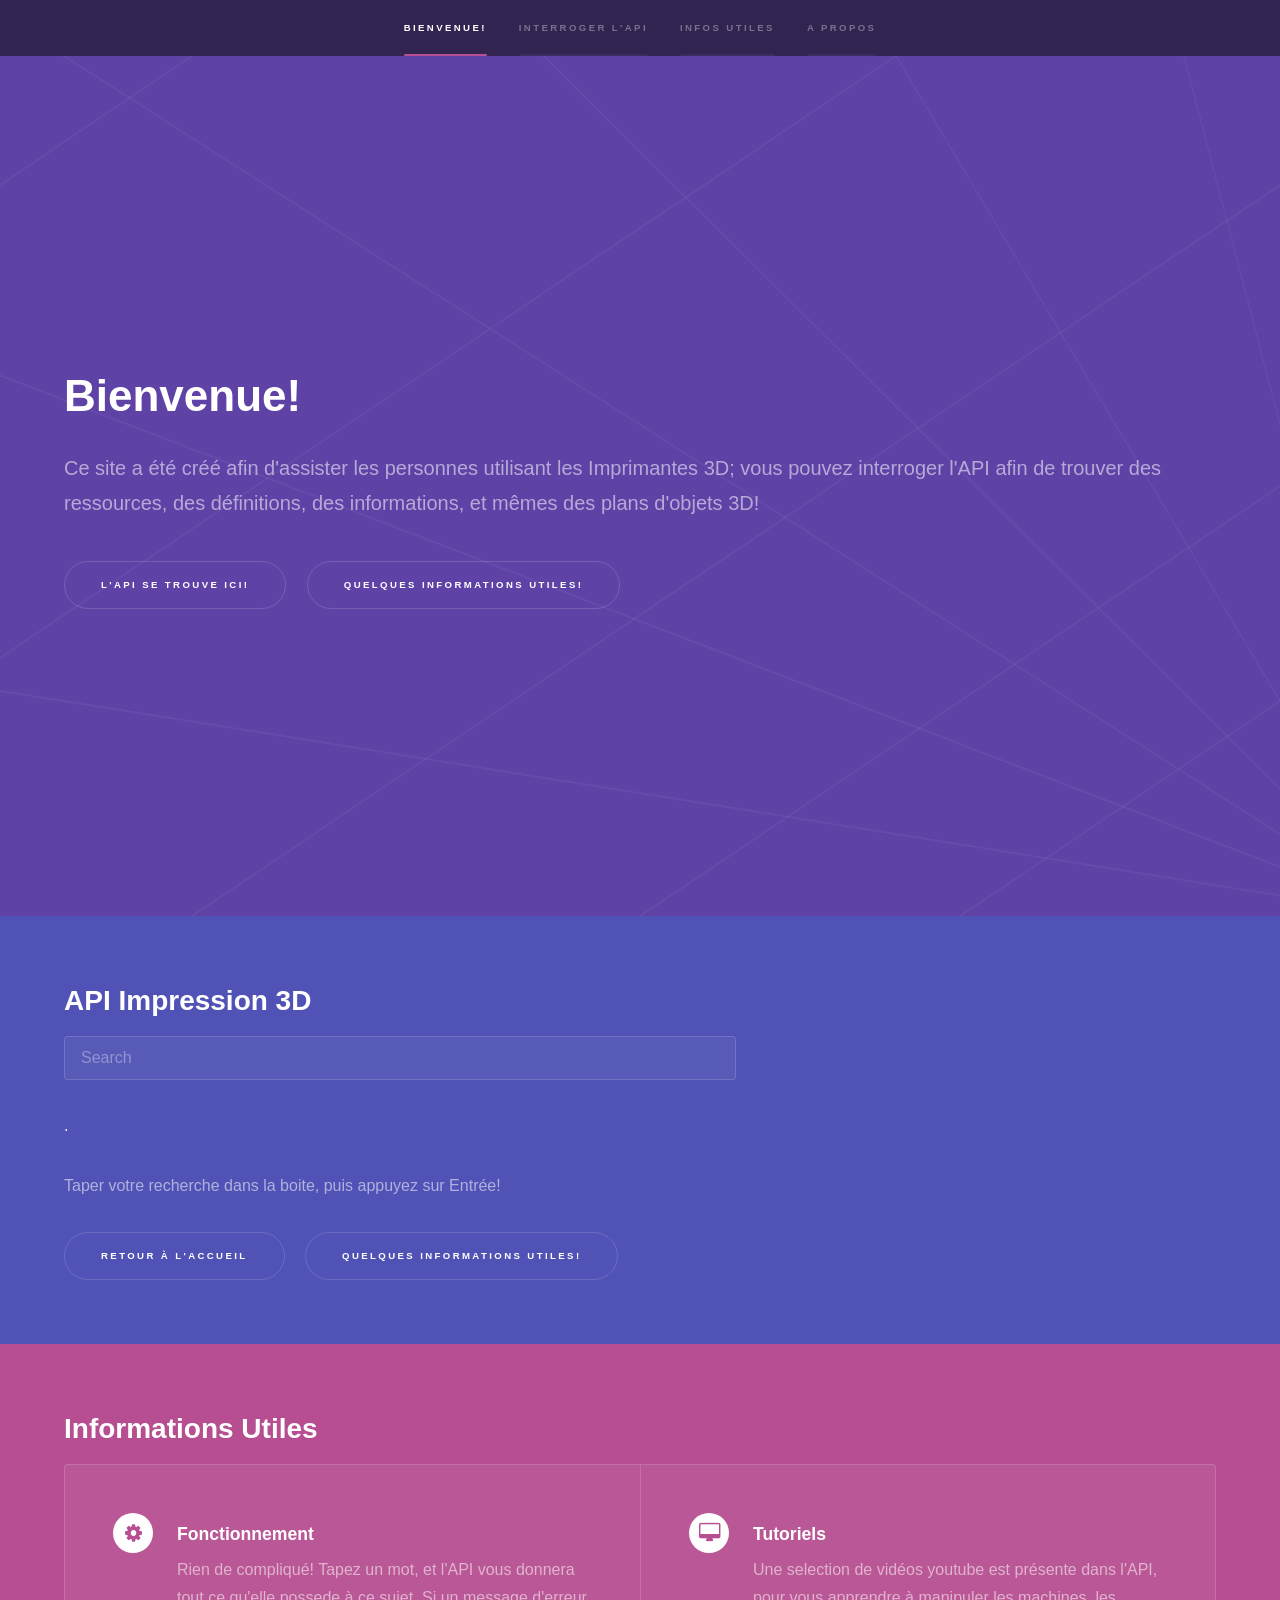
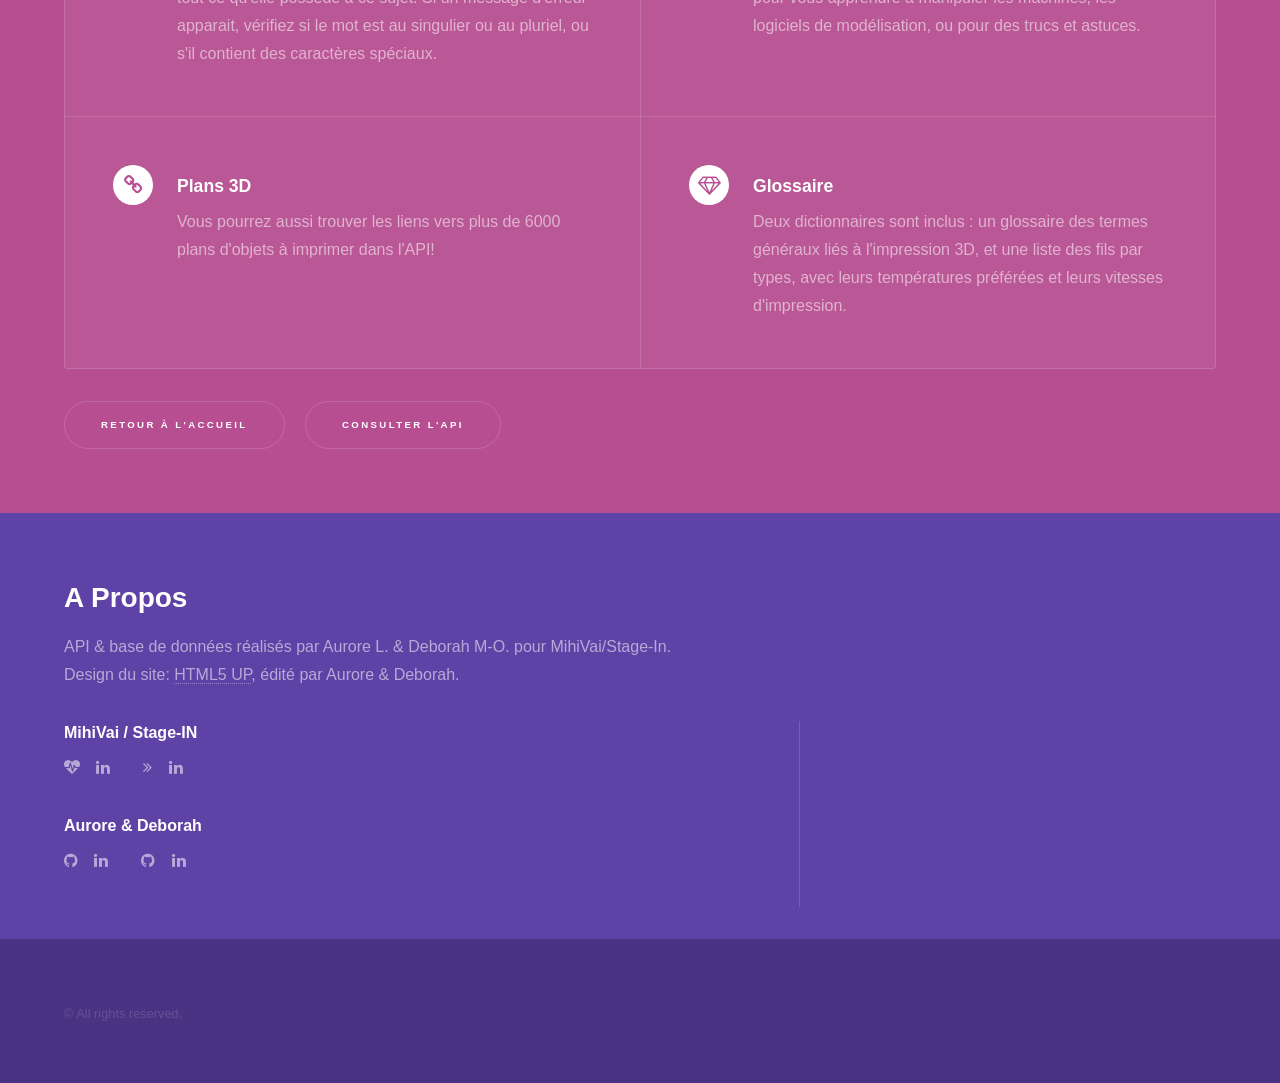
==== index.html @ 68ea1006 "Réorganisation pour le deploiment pages" ====
<!DOCTYPE HTML>
<!--
	Hyperspace by HTML5 UP
	html5up.net | @n33co
	Free for personal and commercial use under the CCA 3.0 license (html5up.net/license)
-->
<html>
	<head>
		<title>3D Printing Made Easy</title>
		<meta charset="utf-8" />
		<meta name="viewport" content="width=device-width, initial-scale=1" />
		<!--[if lte IE 8]><script src="assets/js/ie/html5shiv.js"></script><![endif]-->
		<link rel ='stylesheet' href="assets/css/style.css"/>
		<link rel="stylesheet" href="assets/css/main.css" />
		<!--[if lte IE 9]><link rel="stylesheet" href="assets/css/ie9.css" /><![endif]-->
		<!--[if lte IE 8]><link rel="stylesheet" href="assets/css/ie8.css" /><![endif]-->
	</head>
	<body>

		<!-- Sidebar -->
			<section id="sidebar">
				<div class="inner">
					<nav>
						<ul>
							<li><a href="#intro">Bienvenue!</a></li>
							<li><a href="#one">Interroger l'API</a></li>
							<li><a href="#two">Infos Utiles</a></li>
							<li><a href="#three">A Propos</a></li>
						</ul>
					</nav>
				</div>
			</section>

		<!-- Wrapper -->
			<div id="wrapper">

				<!-- Intro -->
					<section id="intro" class="wrapper style1 fullscreen fade-up">
						<div class="inner">
							<h1>Bienvenue!</h1>
							<p>Ce site a été créé afin d'assister les personnes utilisant les Imprimantes 3D; vous pouvez interroger l'API afin de trouver des ressources, des définitions, des informations, et mêmes des plans d'objets 3D!</p>
							<ul class="actions">
								<li><a href="#one" class="button scrolly">L'API se trouve ici!</a></li>
								<li><a href="#two" class="button scrolly">Quelques informations utiles!</a></li>
							</ul>
						</div>
					</section>

				<!-- One -->
					<section id="one" class="wrapper style2 spotlights">
						<section>
							<div class="content">
								<div class="inner">
									<h2>API Impression 3D</h2>
										<!-- Search form -->
										<form id ='recherche' class="form-inline" action="#">
											<input class="form-control form-control-sm ml-3 w-75" type="text" placeholder="Search" aria-label="Search" type="submit" id = "user-answer" name="keywords">
										</form>
										<div id ='json_please'>
											<pre id="ia-message" class="api-search">
												.
											</pre>
										</div>
									<p>Taper votre recherche dans la boite, puis appuyez sur Entrée!</p>
									<ul class="actions">
										<li><a href="#intro" class="button scrolly">Retour à l'Accueil</a></li>
										<li><a href="#two" class="button scrolly">Quelques informations utiles!</a></li>
									</ul>
								</div>
							</div>
						</section>
					</section>

				<!-- Two -->
					<section id="two" class="wrapper style3 fade-up">
						<div class="inner">
							<h2>Informations Utiles</h2>
							<div class="features">
								<section>
									<span class="icon major fa-cog"></span>
									<h3>Fonctionnement</h3>
									<p>Rien de compliqué! Tapez un mot, et l'API vous donnera tout ce qu'elle possede à ce sujet. Si un message d'erreur apparait, vérifiez si le mot est au singulier ou au pluriel, ou s'il contient des caractères spéciaux.</p>
								</section>
								<section>
									<span class="icon major fa-desktop"></span>
									<h3>Tutoriels</h3>
									<p>Une selection de vidéos youtube est présente dans l'API, pour vous apprendre à manipuler les machines, les logiciels de modélisation, ou pour des trucs et astuces.</p>
								</section>
								<section>
									<span class="icon major fa-chain"></span>
									<h3>Plans 3D</h3>
									<p>Vous pourrez aussi trouver les liens vers plus de 6000 plans d'objets à imprimer dans l'API!</p>
								</section>
								<section>
									<span class="icon major fa-diamond"></span>
									<h3>Glossaire</h3>
									<p>Deux dictionnaires sont inclus : un glossaire des termes généraux liés à l'impression 3D, et une liste des fils par types, avec leurs températures préférées et leurs vitesses d'impression.</p>
								</section>
							</div>
							<ul class="actions">
								<li><a href="#intro" class="button">Retour à l'Accueil</a></li>
								<li><a href="#one" class="button">Consulter l'API</a></li>
							</ul>
						</div>
					</section>

				<!-- Three -->
					<section id="three" class="wrapper style1 fade-up">
						<div class="inner">
							<h2>A Propos</h2>
							<p>API & base de données réalisés par Aurore L. & Deborah M-O. pour MihiVai/Stage-In.<br>
							Design du site: <a href="http://html5up.net">HTML5 UP</a>, édité par Aurore & Deborah.</p>
							<div class="split style1">
								<section>
									<ul class="contact">
										<li>
											<h4>MihiVai / Stage-IN</h4>
											<ul class="icons">
												<li><a href="http://www.mihivai.com/" class="fas fa-heartbeat"><span class="label">MihiVai</span></a></li>
												<li><a href="https://www.linkedin.com/company/mihivai/" class="fa-linkedin"><span class="label">LinkedIn</span></a></li>
												<li></li>
												<li><a href="https://www.stage-in.fr/" class="fas fa-angle-double-right"><span class="label">Stage-IN</span></a></li>
												<li><a href="https://www.linkedin.com/company/stage-in/" class="fa-linkedin"><span class="label">LinkedIn</span></a></li>
											</ul>
										</li>
										<li>
											<h4>Aurore & Deborah</h4>
											<ul class="icons">
												<li><a href="https://github.com/AurianaJones" class="fa-github"><span class="label">GitHub</span></a></li>
												<li><a href="https://www.linkedin.com/in/aurore-list/" class="fa-linkedin"><span class="label">LinkedIn</span></a></li>
												<li></li>
												<li><a href="https://github.com/macdye" class="fa-github"><span class="label">GitHub</span></a></li>
												<li><a href="https://www.linkedin.com/in/deborah-mercier-oaknin-a54bb51a8" class="fa-linkedin"><span class="label">LinkedIn</span></a></li>
											</ul>
										</li>
									</ul>
								</section>
							</div>
						</div>
					</section>

			</div>

		<!-- Footer -->
			<footer id="footer" class="wrapper style1-alt">
				<div class="inner">
					<ul class="menu">
						<li>&copy; All rights reserved.</li>
					</ul>
				</div>
			</footer>

		<!-- Scripts -->
			<script src="assets/js/jquery.min.js"></script>
			<script src="assets/js/jquery.scrollex.min.js"></script>
			<script src="assets/js/jquery.scrolly.min.js"></script>
			<script src="assets/js/skel.min.js"></script>
			<script src="assets/js/util.js"></script>
			<script src="assets/js/talk_api.js"></script>
			<!--[if lte IE 8]><script src="assets/js/ie/respond.min.js"></script><![endif]-->
			<script src="assets/js/main.js"></script>

	</body>
</html>
---- assets/css/main.css ----
@import url(font-awesome.min.css);

/*
	Hyperspace by HTML5 UP
	html5up.net | @n33co
	Free for personal and commercial use under the CCA 3.0 license (html5up.net/license)
*/

/* Reset */

	html, body, div, span, applet, object, iframe, h1, h2, h3, h4, h5, h6, p, blockquote, pre, a, abbr, acronym, address, big, cite, code, del, dfn, em, img, ins, kbd, q, s, samp, small, strike, strong, sub, sup, tt, var, b, u, i, center, dl, dt, dd, ol, ul, li, fieldset, form, label, legend, table, caption, tbody, tfoot, thead, tr, th, td, article, aside, canvas, details, embed, figure, figcaption, footer, header, hgroup, menu, nav, output, ruby, section, summary, time, mark, audio, video {
		margin: 0;
		padding: 0;
		border: 0;
		font-size: 100%;
		font: inherit;
		vertical-align: baseline;
	}

	.api-search {
		color: #ffffff;
		font: inherit;
		overflow-wrap: break-word;
		white-space: pre-line;
		max-width: 100vw;
	}

	article, aside, details, figcaption, figure, footer, header, hgroup, menu, nav, section {
		display: block;
	}

	body {
		line-height: 1;
	}

	ol, ul {
		list-style: none;
	}

	blockquote, q {
		quotes: none;
	}

	blockquote:before, blockquote:after, q:before, q:after {
		content: '';
		content: none;
	}

	table {
		border-collapse: collapse;
		border-spacing: 0;
	}

	body {
		-webkit-text-size-adjust: none;
	}

/* Box Model */

	*, *:before, *:after {
		-moz-box-sizing: border-box;
		-webkit-box-sizing: border-box;
		box-sizing: border-box;
	}

/* Grid */

	.row {
		border-bottom: solid 1px transparent;
		-moz-box-sizing: border-box;
		-webkit-box-sizing: border-box;
		box-sizing: border-box;
	}

	.row > * {
		float: left;
		-moz-box-sizing: border-box;
		-webkit-box-sizing: border-box;
		box-sizing: border-box;
	}

	.row:after, .row:before {
		content: '';
		display: block;
		clear: both;
		height: 0;
	}

	.row.uniform > * > :first-child {
		margin-top: 0;
	}

	.row.uniform > * > :last-child {
		margin-bottom: 0;
	}

	.row.\30 \25 > * {
		padding: 0 0 0 0em;
	}

	.row.\30 \25 {
		margin: 0 0 -1px 0em;
	}

	.row.uniform.\30 \25 > * {
		padding: 0em 0 0 0em;
	}

	.row.uniform.\30 \25 {
		margin: 0em 0 -1px 0em;
	}

	.row > * {
		padding: 0 0 0 1.5em;
	}

	.row {
		margin: 0 0 -1px -1.5em;
	}

	.row.uniform > * {
		padding: 1.5em 0 0 1.5em;
	}

	.row.uniform {
		margin: -1.5em 0 -1px -1.5em;
	}

	.row.\32 00\25 > * {
		padding: 0 0 0 3em;
	}

	.row.\32 00\25 {
		margin: 0 0 -1px -3em;
	}

	.row.uniform.\32 00\25 > * {
		padding: 3em 0 0 3em;
	}

	.row.uniform.\32 00\25 {
		margin: -3em 0 -1px -3em;
	}

	.row.\31 50\25 > * {
		padding: 0 0 0 2.25em;
	}

	.row.\31 50\25 {
		margin: 0 0 -1px -2.25em;
	}

	.row.uniform.\31 50\25 > * {
		padding: 2.25em 0 0 2.25em;
	}

	.row.uniform.\31 50\25 {
		margin: -2.25em 0 -1px -2.25em;
	}

	.row.\35 0\25 > * {
		padding: 0 0 0 0.75em;
	}

	.row.\35 0\25 {
		margin: 0 0 -1px -0.75em;
	}

	.row.uniform.\35 0\25 > * {
		padding: 0.75em 0 0 0.75em;
	}

	.row.uniform.\35 0\25 {
		margin: -0.75em 0 -1px -0.75em;
	}

	.row.\32 5\25 > * {
		padding: 0 0 0 0.375em;
	}

	.row.\32 5\25 {
		margin: 0 0 -1px -0.375em;
	}

	.row.uniform.\32 5\25 > * {
		padding: 0.375em 0 0 0.375em;
	}

	.row.uniform.\32 5\25 {
		margin: -0.375em 0 -1px -0.375em;
	}

	.\31 2u, .\31 2u\24 {
		width: 100%;
		clear: none;
		margin-left: 0;
	}

	.\31 1u, .\31 1u\24 {
		width: 91.6666666667%;
		clear: none;
		margin-left: 0;
	}

	.\31 0u, .\31 0u\24 {
		width: 83.3333333333%;
		clear: none;
		margin-left: 0;
	}

	.\39 u, .\39 u\24 {
		width: 75%;
		clear: none;
		margin-left: 0;
	}

	.\38 u, .\38 u\24 {
		width: 66.6666666667%;
		clear: none;
		margin-left: 0;
	}

	.\37 u, .\37 u\24 {
		width: 58.3333333333%;
		clear: none;
		margin-left: 0;
	}

	.\36 u, .\36 u\24 {
		width: 50%;
		clear: none;
		margin-left: 0;
	}

	.\35 u, .\35 u\24 {
		width: 41.6666666667%;
		clear: none;
		margin-left: 0;
	}

	.\34 u, .\34 u\24 {
		width: 33.3333333333%;
		clear: none;
		margin-left: 0;
	}

	.\33 u, .\33 u\24 {
		width: 25%;
		clear: none;
		margin-left: 0;
	}

	.\32 u, .\32 u\24 {
		width: 16.6666666667%;
		clear: none;
		margin-left: 0;
	}

	.\31 u, .\31 u\24 {
		width: 8.3333333333%;
		clear: none;
		margin-left: 0;
	}

	.\31 2u\24 + *,
	.\31 1u\24 + *,
	.\31 0u\24 + *,
	.\39 u\24 + *,
	.\38 u\24 + *,
	.\37 u\24 + *,
	.\36 u\24 + *,
	.\35 u\24 + *,
	.\34 u\24 + *,
	.\33 u\24 + *,
	.\32 u\24 + *,
	.\31 u\24 + * {
		clear: left;
	}

	.\-11u {
		margin-left: 91.66667%;
	}

	.\-10u {
		margin-left: 83.33333%;
	}

	.\-9u {
		margin-left: 75%;
	}

	.\-8u {
		margin-left: 66.66667%;
	}

	.\-7u {
		margin-left: 58.33333%;
	}

	.\-6u {
		margin-left: 50%;
	}

	.\-5u {
		margin-left: 41.66667%;
	}

	.\-4u {
		margin-left: 33.33333%;
	}

	.\-3u {
		margin-left: 25%;
	}

	.\-2u {
		margin-left: 16.66667%;
	}

	.\-1u {
		margin-left: 8.33333%;
	}

	@media screen and (max-width: 1680px) {

		.row > * {
			padding: 0 0 0 1.5em;
		}

		.row {
			margin: 0 0 -1px -1.5em;
		}

		.row.uniform > * {
			padding: 1.5em 0 0 1.5em;
		}

		.row.uniform {
			margin: -1.5em 0 -1px -1.5em;
		}

		.row.\32 00\25 > * {
			padding: 0 0 0 3em;
		}

		.row.\32 00\25 {
			margin: 0 0 -1px -3em;
		}

		.row.uniform.\32 00\25 > * {
			padding: 3em 0 0 3em;
		}

		.row.uniform.\32 00\25 {
			margin: -3em 0 -1px -3em;
		}

		.row.\31 50\25 > * {
			padding: 0 0 0 2.25em;
		}

		.row.\31 50\25 {
			margin: 0 0 -1px -2.25em;
		}

		.row.uniform.\31 50\25 > * {
			padding: 2.25em 0 0 2.25em;
		}

		.row.uniform.\31 50\25 {
			margin: -2.25em 0 -1px -2.25em;
		}

		.row.\35 0\25 > * {
			padding: 0 0 0 0.75em;
		}

		.row.\35 0\25 {
			margin: 0 0 -1px -0.75em;
		}

		.row.uniform.\35 0\25 > * {
			padding: 0.75em 0 0 0.75em;
		}

		.row.uniform.\35 0\25 {
			margin: -0.75em 0 -1px -0.75em;
		}

		.row.\32 5\25 > * {
			padding: 0 0 0 0.375em;
		}

		.row.\32 5\25 {
			margin: 0 0 -1px -0.375em;
		}

		.row.uniform.\32 5\25 > * {
			padding: 0.375em 0 0 0.375em;
		}

		.row.uniform.\32 5\25 {
			margin: -0.375em 0 -1px -0.375em;
		}

		.\31 2u\28xlarge\29, .\31 2u\24\28xlarge\29 {
			width: 100%;
			clear: none;
			margin-left: 0;
		}

		.\31 1u\28xlarge\29, .\31 1u\24\28xlarge\29 {
			width: 91.6666666667%;
			clear: none;
			margin-left: 0;
		}

		.\31 0u\28xlarge\29, .\31 0u\24\28xlarge\29 {
			width: 83.3333333333%;
			clear: none;
			margin-left: 0;
		}

		.\39 u\28xlarge\29, .\39 u\24\28xlarge\29 {
			width: 75%;
			clear: none;
			margin-left: 0;
		}

		.\38 u\28xlarge\29, .\38 u\24\28xlarge\29 {
			width: 66.6666666667%;
			clear: none;
			margin-left: 0;
		}

		.\37 u\28xlarge\29, .\37 u\24\28xlarge\29 {
			width: 58.3333333333%;
			clear: none;
			margin-left: 0;
		}

		.\36 u\28xlarge\29, .\36 u\24\28xlarge\29 {
			width: 50%;
			clear: none;
			margin-left: 0;
		}

		.\35 u\28xlarge\29, .\35 u\24\28xlarge\29 {
			width: 41.6666666667%;
			clear: none;
			margin-left: 0;
		}

		.\34 u\28xlarge\29, .\34 u\24\28xlarge\29 {
			width: 33.3333333333%;
			clear: none;
			margin-left: 0;
		}

		.\33 u\28xlarge\29, .\33 u\24\28xlarge\29 {
			width: 25%;
			clear: none;
			margin-left: 0;
		}

		.\32 u\28xlarge\29, .\32 u\24\28xlarge\29 {
			width: 16.6666666667%;
			clear: none;
			margin-left: 0;
		}

		.\31 u\28xlarge\29, .\31 u\24\28xlarge\29 {
			width: 8.3333333333%;
			clear: none;
			margin-left: 0;
		}

		.\31 2u\24\28xlarge\29 + *,
		.\31 1u\24\28xlarge\29 + *,
		.\31 0u\24\28xlarge\29 + *,
		.\39 u\24\28xlarge\29 + *,
		.\38 u\24\28xlarge\29 + *,
		.\37 u\24\28xlarge\29 + *,
		.\36 u\24\28xlarge\29 + *,
		.\35 u\24\28xlarge\29 + *,
		.\34 u\24\28xlarge\29 + *,
		.\33 u\24\28xlarge\29 + *,
		.\32 u\24\28xlarge\29 + *,
		.\31 u\24\28xlarge\29 + * {
			clear: left;
		}

		.\-11u\28xlarge\29 {
			margin-left: 91.66667%;
		}

		.\-10u\28xlarge\29 {
			margin-left: 83.33333%;
		}

		.\-9u\28xlarge\29 {
			margin-left: 75%;
		}

		.\-8u\28xlarge\29 {
			margin-left: 66.66667%;
		}

		.\-7u\28xlarge\29 {
			margin-left: 58.33333%;
		}

		.\-6u\28xlarge\29 {
			margin-left: 50%;
		}

		.\-5u\28xlarge\29 {
			margin-left: 41.66667%;
		}

		.\-4u\28xlarge\29 {
			margin-left: 33.33333%;
		}

		.\-3u\28xlarge\29 {
			margin-left: 25%;
		}

		.\-2u\28xlarge\29 {
			margin-left: 16.66667%;
		}

		.\-1u\28xlarge\29 {
			margin-left: 8.33333%;
		}

	}

	@media screen and (max-width: 1280px) {

		.row > * {
			padding: 0 0 0 1.5em;
		}

		.row {
			margin: 0 0 -1px -1.5em;
		}

		.row.uniform > * {
			padding: 1.5em 0 0 1.5em;
		}

		.row.uniform {
			margin: -1.5em 0 -1px -1.5em;
		}

		.row.\32 00\25 > * {
			padding: 0 0 0 3em;
		}

		.row.\32 00\25 {
			margin: 0 0 -1px -3em;
		}

		.row.uniform.\32 00\25 > * {
			padding: 3em 0 0 3em;
		}

		.row.uniform.\32 00\25 {
			margin: -3em 0 -1px -3em;
		}

		.row.\31 50\25 > * {
			padding: 0 0 0 2.25em;
		}

		.row.\31 50\25 {
			margin: 0 0 -1px -2.25em;
		}

		.row.uniform.\31 50\25 > * {
			padding: 2.25em 0 0 2.25em;
		}

		.row.uniform.\31 50\25 {
			margin: -2.25em 0 -1px -2.25em;
		}

		.row.\35 0\25 > * {
			padding: 0 0 0 0.75em;
		}

		.row.\35 0\25 {
			margin: 0 0 -1px -0.75em;
		}

		.row.uniform.\35 0\25 > * {
			padding: 0.75em 0 0 0.75em;
		}

		.row.uniform.\35 0\25 {
			margin: -0.75em 0 -1px -0.75em;
		}

		.row.\32 5\25 > * {
			padding: 0 0 0 0.375em;
		}

		.row.\32 5\25 {
			margin: 0 0 -1px -0.375em;
		}

		.row.uniform.\32 5\25 > * {
			padding: 0.375em 0 0 0.375em;
		}

		.row.uniform.\32 5\25 {
			margin: -0.375em 0 -1px -0.375em;
		}

		.\31 2u\28large\29, .\31 2u\24\28large\29 {
			width: 100%;
			clear: none;
			margin-left: 0;
		}

		.\31 1u\28large\29, .\31 1u\24\28large\29 {
			width: 91.6666666667%;
			clear: none;
			margin-left: 0;
		}

		.\31 0u\28large\29, .\31 0u\24\28large\29 {
			width: 83.3333333333%;
			clear: none;
			margin-left: 0;
		}

		.\39 u\28large\29, .\39 u\24\28large\29 {
			width: 75%;
			clear: none;
			margin-left: 0;
		}

		.\38 u\28large\29, .\38 u\24\28large\29 {
			width: 66.6666666667%;
			clear: none;
			margin-left: 0;
		}

		.\37 u\28large\29, .\37 u\24\28large\29 {
			width: 58.3333333333%;
			clear: none;
			margin-left: 0;
		}

		.\36 u\28large\29, .\36 u\24\28large\29 {
			width: 50%;
			clear: none;
			margin-left: 0;
		}

		.\35 u\28large\29, .\35 u\24\28large\29 {
			width: 41.6666666667%;
			clear: none;
			margin-left: 0;
		}

		.\34 u\28large\29, .\34 u\24\28large\29 {
			width: 33.3333333333%;
			clear: none;
			margin-left: 0;
		}

		.\33 u\28large\29, .\33 u\24\28large\29 {
			width: 25%;
			clear: none;
			margin-left: 0;
		}

		.\32 u\28large\29, .\32 u\24\28large\29 {
			width: 16.6666666667%;
			clear: none;
			margin-left: 0;
		}

		.\31 u\28large\29, .\31 u\24\28large\29 {
			width: 8.3333333333%;
			clear: none;
			margin-left: 0;
		}

		.\31 2u\24\28large\29 + *,
		.\31 1u\24\28large\29 + *,
		.\31 0u\24\28large\29 + *,
		.\39 u\24\28large\29 + *,
		.\38 u\24\28large\29 + *,
		.\37 u\24\28large\29 + *,
		.\36 u\24\28large\29 + *,
		.\35 u\24\28large\29 + *,
		.\34 u\24\28large\29 + *,
		.\33 u\24\28large\29 + *,
		.\32 u\24\28large\29 + *,
		.\31 u\24\28large\29 + * {
			clear: left;
		}

		.\-11u\28large\29 {
			margin-left: 91.66667%;
		}

		.\-10u\28large\29 {
			margin-left: 83.33333%;
		}

		.\-9u\28large\29 {
			margin-left: 75%;
		}

		.\-8u\28large\29 {
			margin-left: 66.66667%;
		}

		.\-7u\28large\29 {
			margin-left: 58.33333%;
		}

		.\-6u\28large\29 {
			margin-left: 50%;
		}

		.\-5u\28large\29 {
			margin-left: 41.66667%;
		}

		.\-4u\28large\29 {
			margin-left: 33.33333%;
		}

		.\-3u\28large\29 {
			margin-left: 25%;
		}

		.\-2u\28large\29 {
			margin-left: 16.66667%;
		}

		.\-1u\28large\29 {
			margin-left: 8.33333%;
		}

	}

	@media screen and (max-width: 980px) {

		.row > * {
			padding: 0 0 0 1.5em;
		}

		.row {
			margin: 0 0 -1px -1.5em;
		}

		.row.uniform > * {
			padding: 1.5em 0 0 1.5em;
		}

		.row.uniform {
			margin: -1.5em 0 -1px -1.5em;
		}

		.row.\32 00\25 > * {
			padding: 0 0 0 3em;
		}

		.row.\32 00\25 {
			margin: 0 0 -1px -3em;
		}

		.row.uniform.\32 00\25 > * {
			padding: 3em 0 0 3em;
		}

		.row.uniform.\32 00\25 {
			margin: -3em 0 -1px -3em;
		}

		.row.\31 50\25 > * {
			padding: 0 0 0 2.25em;
		}

		.row.\31 50\25 {
			margin: 0 0 -1px -2.25em;
		}

		.row.uniform.\31 50\25 > * {
			padding: 2.25em 0 0 2.25em;
		}

		.row.uniform.\31 50\25 {
			margin: -2.25em 0 -1px -2.25em;
		}

		.row.\35 0\25 > * {
			padding: 0 0 0 0.75em;
		}

		.row.\35 0\25 {
			margin: 0 0 -1px -0.75em;
		}

		.row.uniform.\35 0\25 > * {
			padding: 0.75em 0 0 0.75em;
		}

		.row.uniform.\35 0\25 {
			margin: -0.75em 0 -1px -0.75em;
		}

		.row.\32 5\25 > * {
			padding: 0 0 0 0.375em;
		}

		.row.\32 5\25 {
			margin: 0 0 -1px -0.375em;
		}

		.row.uniform.\32 5\25 > * {
			padding: 0.375em 0 0 0.375em;
		}

		.row.uniform.\32 5\25 {
			margin: -0.375em 0 -1px -0.375em;
		}

		.\31 2u\28medium\29, .\31 2u\24\28medium\29 {
			width: 100%;
			clear: none;
			margin-left: 0;
		}

		.\31 1u\28medium\29, .\31 1u\24\28medium\29 {
			width: 91.6666666667%;
			clear: none;
			margin-left: 0;
		}

		.\31 0u\28medium\29, .\31 0u\24\28medium\29 {
			width: 83.3333333333%;
			clear: none;
			margin-left: 0;
		}

		.\39 u\28medium\29, .\39 u\24\28medium\29 {
			width: 75%;
			clear: none;
			margin-left: 0;
		}

		.\38 u\28medium\29, .\38 u\24\28medium\29 {
			width: 66.6666666667%;
			clear: none;
			margin-left: 0;
		}

		.\37 u\28medium\29, .\37 u\24\28medium\29 {
			width: 58.3333333333%;
			clear: none;
			margin-left: 0;
		}

		.\36 u\28medium\29, .\36 u\24\28medium\29 {
			width: 50%;
			clear: none;
			margin-left: 0;
		}

		.\35 u\28medium\29, .\35 u\24\28medium\29 {
			width: 41.6666666667%;
			clear: none;
			margin-left: 0;
		}

		.\34 u\28medium\29, .\34 u\24\28medium\29 {
			width: 33.3333333333%;
			clear: none;
			margin-left: 0;
		}

		.\33 u\28medium\29, .\33 u\24\28medium\29 {
			width: 25%;
			clear: none;
			margin-left: 0;
		}

		.\32 u\28medium\29, .\32 u\24\28medium\29 {
			width: 16.6666666667%;
			clear: none;
			margin-left: 0;
		}

		.\31 u\28medium\29, .\31 u\24\28medium\29 {
			width: 8.3333333333%;
			clear: none;
			margin-left: 0;
		}

		.\31 2u\24\28medium\29 + *,
		.\31 1u\24\28medium\29 + *,
		.\31 0u\24\28medium\29 + *,
		.\39 u\24\28medium\29 + *,
		.\38 u\24\28medium\29 + *,
		.\37 u\24\28medium\29 + *,
		.\36 u\24\28medium\29 + *,
		.\35 u\24\28medium\29 + *,
		.\34 u\24\28medium\29 + *,
		.\33 u\24\28medium\29 + *,
		.\32 u\24\28medium\29 + *,
		.\31 u\24\28medium\29 + * {
			clear: left;
		}

		.\-11u\28medium\29 {
			margin-left: 91.66667%;
		}

		.\-10u\28medium\29 {
			margin-left: 83.33333%;
		}

		.\-9u\28medium\29 {
			margin-left: 75%;
		}

		.\-8u\28medium\29 {
			margin-left: 66.66667%;
		}

		.\-7u\28medium\29 {
			margin-left: 58.33333%;
		}

		.\-6u\28medium\29 {
			margin-left: 50%;
		}

		.\-5u\28medium\29 {
			margin-left: 41.66667%;
		}

		.\-4u\28medium\29 {
			margin-left: 33.33333%;
		}

		.\-3u\28medium\29 {
			margin-left: 25%;
		}

		.\-2u\28medium\29 {
			margin-left: 16.66667%;
		}

		.\-1u\28medium\29 {
			margin-left: 8.33333%;
		}

	}

	@media screen and (max-width: 736px) {

		.row > * {
			padding: 0 0 0 1.5em;
		}

		.row {
			margin: 0 0 -1px -1.5em;
		}

		.row.uniform > * {
			padding: 1.5em 0 0 1.5em;
		}

		.row.uniform {
			margin: -1.5em 0 -1px -1.5em;
		}

		.row.\32 00\25 > * {
			padding: 0 0 0 3em;
		}

		.row.\32 00\25 {
			margin: 0 0 -1px -3em;
		}

		.row.uniform.\32 00\25 > * {
			padding: 3em 0 0 3em;
		}

		.row.uniform.\32 00\25 {
			margin: -3em 0 -1px -3em;
		}

		.row.\31 50\25 > * {
			padding: 0 0 0 2.25em;
		}

		.row.\31 50\25 {
			margin: 0 0 -1px -2.25em;
		}

		.row.uniform.\31 50\25 > * {
			padding: 2.25em 0 0 2.25em;
		}

		.row.uniform.\31 50\25 {
			margin: -2.25em 0 -1px -2.25em;
		}

		.row.\35 0\25 > * {
			padding: 0 0 0 0.75em;
		}

		.row.\35 0\25 {
			margin: 0 0 -1px -0.75em;
		}

		.row.uniform.\35 0\25 > * {
			padding: 0.75em 0 0 0.75em;
		}

		.row.uniform.\35 0\25 {
			margin: -0.75em 0 -1px -0.75em;
		}

		.row.\32 5\25 > * {
			padding: 0 0 0 0.375em;
		}

		.row.\32 5\25 {
			margin: 0 0 -1px -0.375em;
		}

		.row.uniform.\32 5\25 > * {
			padding: 0.375em 0 0 0.375em;
		}

		.row.uniform.\32 5\25 {
			margin: -0.375em 0 -1px -0.375em;
		}

		.\31 2u\28small\29, .\31 2u\24\28small\29 {
			width: 100%;
			clear: none;
			margin-left: 0;
		}

		.\31 1u\28small\29, .\31 1u\24\28small\29 {
			width: 91.6666666667%;
			clear: none;
			margin-left: 0;
		}

		.\31 0u\28small\29, .\31 0u\24\28small\29 {
			width: 83.3333333333%;
			clear: none;
			margin-left: 0;
		}

		.\39 u\28small\29, .\39 u\24\28small\29 {
			width: 75%;
			clear: none;
			margin-left: 0;
		}

		.\38 u\28small\29, .\38 u\24\28small\29 {
			width: 66.6666666667%;
			clear: none;
			margin-left: 0;
		}

		.\37 u\28small\29, .\37 u\24\28small\29 {
			width: 58.3333333333%;
			clear: none;
			margin-left: 0;
		}

		.\36 u\28small\29, .\36 u\24\28small\29 {
			width: 50%;
			clear: none;
			margin-left: 0;
		}

		.\35 u\28small\29, .\35 u\24\28small\29 {
			width: 41.6666666667%;
			clear: none;
			margin-left: 0;
		}

		.\34 u\28small\29, .\34 u\24\28small\29 {
			width: 33.3333333333%;
			clear: none;
			margin-left: 0;
		}

		.\33 u\28small\29, .\33 u\24\28small\29 {
			width: 25%;
			clear: none;
			margin-left: 0;
		}

		.\32 u\28small\29, .\32 u\24\28small\29 {
			width: 16.6666666667%;
			clear: none;
			margin-left: 0;
		}

		.\31 u\28small\29, .\31 u\24\28small\29 {
			width: 8.3333333333%;
			clear: none;
			margin-left: 0;
		}

		.\31 2u\24\28small\29 + *,
		.\31 1u\24\28small\29 + *,
		.\31 0u\24\28small\29 + *,
		.\39 u\24\28small\29 + *,
		.\38 u\24\28small\29 + *,
		.\37 u\24\28small\29 + *,
		.\36 u\24\28small\29 + *,
		.\35 u\24\28small\29 + *,
		.\34 u\24\28small\29 + *,
		.\33 u\24\28small\29 + *,
		.\32 u\24\28small\29 + *,
		.\31 u\24\28small\29 + * {
			clear: left;
		}

		.\-11u\28small\29 {
			margin-left: 91.66667%;
		}

		.\-10u\28small\29 {
			margin-left: 83.33333%;
		}

		.\-9u\28small\29 {
			margin-left: 75%;
		}

		.\-8u\28small\29 {
			margin-left: 66.66667%;
		}

		.\-7u\28small\29 {
			margin-left: 58.33333%;
		}

		.\-6u\28small\29 {
			margin-left: 50%;
		}

		.\-5u\28small\29 {
			margin-left: 41.66667%;
		}

		.\-4u\28small\29 {
			margin-left: 33.33333%;
		}

		.\-3u\28small\29 {
			margin-left: 25%;
		}

		.\-2u\28small\29 {
			margin-left: 16.66667%;
		}

		.\-1u\28small\29 {
			margin-left: 8.33333%;
		}

	}

	@media screen and (max-width: 480px) {

		.row > * {
			padding: 0 0 0 1.5em;
		}

		.row {
			margin: 0 0 -1px -1.5em;
		}

		.row.uniform > * {
			padding: 1.5em 0 0 1.5em;
		}

		.row.uniform {
			margin: -1.5em 0 -1px -1.5em;
		}

		.row.\32 00\25 > * {
			padding: 0 0 0 3em;
		}

		.row.\32 00\25 {
			margin: 0 0 -1px -3em;
		}

		.row.uniform.\32 00\25 > * {
			padding: 3em 0 0 3em;
		}

		.row.uniform.\32 00\25 {
			margin: -3em 0 -1px -3em;
		}

		.row.\31 50\25 > * {
			padding: 0 0 0 2.25em;
		}

		.row.\31 50\25 {
			margin: 0 0 -1px -2.25em;
		}

		.row.uniform.\31 50\25 > * {
			padding: 2.25em 0 0 2.25em;
		}

		.row.uniform.\31 50\25 {
			margin: -2.25em 0 -1px -2.25em;
		}

		.row.\35 0\25 > * {
			padding: 0 0 0 0.75em;
		}

		.row.\35 0\25 {
			margin: 0 0 -1px -0.75em;
		}

		.row.uniform.\35 0\25 > * {
			padding: 0.75em 0 0 0.75em;
		}

		.row.uniform.\35 0\25 {
			margin: -0.75em 0 -1px -0.75em;
		}

		.row.\32 5\25 > * {
			padding: 0 0 0 0.375em;
		}

		.row.\32 5\25 {
			margin: 0 0 -1px -0.375em;
		}

		.row.uniform.\32 5\25 > * {
			padding: 0.375em 0 0 0.375em;
		}

		.row.uniform.\32 5\25 {
			margin: -0.375em 0 -1px -0.375em;
		}

		.\31 2u\28xsmall\29, .\31 2u\24\28xsmall\29 {
			width: 100%;
			clear: none;
			margin-left: 0;
		}

		.\31 1u\28xsmall\29, .\31 1u\24\28xsmall\29 {
			width: 91.6666666667%;
			clear: none;
			margin-left: 0;
		}

		.\31 0u\28xsmall\29, .\31 0u\24\28xsmall\29 {
			width: 83.3333333333%;
			clear: none;
			margin-left: 0;
		}

		.\39 u\28xsmall\29, .\39 u\24\28xsmall\29 {
			width: 75%;
			clear: none;
			margin-left: 0;
		}

		.\38 u\28xsmall\29, .\38 u\24\28xsmall\29 {
			width: 66.6666666667%;
			clear: none;
			margin-left: 0;
		}

		.\37 u\28xsmall\29, .\37 u\24\28xsmall\29 {
			width: 58.3333333333%;
			clear: none;
			margin-left: 0;
		}

		.\36 u\28xsmall\29, .\36 u\24\28xsmall\29 {
			width: 50%;
			clear: none;
			margin-left: 0;
		}

		.\35 u\28xsmall\29, .\35 u\24\28xsmall\29 {
			width: 41.6666666667%;
			clear: none;
			margin-left: 0;
		}

		.\34 u\28xsmall\29, .\34 u\24\28xsmall\29 {
			width: 33.3333333333%;
			clear: none;
			margin-left: 0;
		}

		.\33 u\28xsmall\29, .\33 u\24\28xsmall\29 {
			width: 25%;
			clear: none;
			margin-left: 0;
		}

		.\32 u\28xsmall\29, .\32 u\24\28xsmall\29 {
			width: 16.6666666667%;
			clear: none;
			margin-left: 0;
		}

		.\31 u\28xsmall\29, .\31 u\24\28xsmall\29 {
			width: 8.3333333333%;
			clear: none;
			margin-left: 0;
		}

		.\31 2u\24\28xsmall\29 + *,
		.\31 1u\24\28xsmall\29 + *,
		.\31 0u\24\28xsmall\29 + *,
		.\39 u\24\28xsmall\29 + *,
		.\38 u\24\28xsmall\29 + *,
		.\37 u\24\28xsmall\29 + *,
		.\36 u\24\28xsmall\29 + *,
		.\35 u\24\28xsmall\29 + *,
		.\34 u\24\28xsmall\29 + *,
		.\33 u\24\28xsmall\29 + *,
		.\32 u\24\28xsmall\29 + *,
		.\31 u\24\28xsmall\29 + * {
			clear: left;
		}

		.\-11u\28xsmall\29 {
			margin-left: 91.66667%;
		}

		.\-10u\28xsmall\29 {
			margin-left: 83.33333%;
		}

		.\-9u\28xsmall\29 {
			margin-left: 75%;
		}

		.\-8u\28xsmall\29 {
			margin-left: 66.66667%;
		}

		.\-7u\28xsmall\29 {
			margin-left: 58.33333%;
		}

		.\-6u\28xsmall\29 {
			margin-left: 50%;
		}

		.\-5u\28xsmall\29 {
			margin-left: 41.66667%;
		}

		.\-4u\28xsmall\29 {
			margin-left: 33.33333%;
		}

		.\-3u\28xsmall\29 {
			margin-left: 25%;
		}

		.\-2u\28xsmall\29 {
			margin-left: 16.66667%;
		}

		.\-1u\28xsmall\29 {
			margin-left: 8.33333%;
		}

	}

	@media screen and (max-width: 360px) {

		.row > * {
			padding: 0 0 0 1.5em;
		}

		.row {
			margin: 0 0 -1px -1.5em;
		}

		.row.uniform > * {
			padding: 1.5em 0 0 1.5em;
		}

		.row.uniform {
			margin: -1.5em 0 -1px -1.5em;
		}

		.row.\32 00\25 > * {
			padding: 0 0 0 3em;
		}

		.row.\32 00\25 {
			margin: 0 0 -1px -3em;
		}

		.row.uniform.\32 00\25 > * {
			padding: 3em 0 0 3em;
		}

		.row.uniform.\32 00\25 {
			margin: -3em 0 -1px -3em;
		}

		.row.\31 50\25 > * {
			padding: 0 0 0 2.25em;
		}

		.row.\31 50\25 {
			margin: 0 0 -1px -2.25em;
		}

		.row.uniform.\31 50\25 > * {
			padding: 2.25em 0 0 2.25em;
		}

		.row.uniform.\31 50\25 {
			margin: -2.25em 0 -1px -2.25em;
		}

		.row.\35 0\25 > * {
			padding: 0 0 0 0.75em;
		}

		.row.\35 0\25 {
			margin: 0 0 -1px -0.75em;
		}

		.row.uniform.\35 0\25 > * {
			padding: 0.75em 0 0 0.75em;
		}

		.row.uniform.\35 0\25 {
			margin: -0.75em 0 -1px -0.75em;
		}

		.row.\32 5\25 > * {
			padding: 0 0 0 0.375em;
		}

		.row.\32 5\25 {
			margin: 0 0 -1px -0.375em;
		}

		.row.uniform.\32 5\25 > * {
			padding: 0.375em 0 0 0.375em;
		}

		.row.uniform.\32 5\25 {
			margin: -0.375em 0 -1px -0.375em;
		}

		.\31 2u\28xxsmall\29, .\31 2u\24\28xxsmall\29 {
			width: 100%;
			clear: none;
			margin-left: 0;
		}

		.\31 1u\28xxsmall\29, .\31 1u\24\28xxsmall\29 {
			width: 91.6666666667%;
			clear: none;
			margin-left: 0;
		}

		.\31 0u\28xxsmall\29, .\31 0u\24\28xxsmall\29 {
			width: 83.3333333333%;
			clear: none;
			margin-left: 0;
		}

		.\39 u\28xxsmall\29, .\39 u\24\28xxsmall\29 {
			width: 75%;
			clear: none;
			margin-left: 0;
		}

		.\38 u\28xxsmall\29, .\38 u\24\28xxsmall\29 {
			width: 66.6666666667%;
			clear: none;
			margin-left: 0;
		}

		.\37 u\28xxsmall\29, .\37 u\24\28xxsmall\29 {
			width: 58.3333333333%;
			clear: none;
			margin-left: 0;
		}

		.\36 u\28xxsmall\29, .\36 u\24\28xxsmall\29 {
			width: 50%;
			clear: none;
			margin-left: 0;
		}

		.\35 u\28xxsmall\29, .\35 u\24\28xxsmall\29 {
			width: 41.6666666667%;
			clear: none;
			margin-left: 0;
		}

		.\34 u\28xxsmall\29, .\34 u\24\28xxsmall\29 {
			width: 33.3333333333%;
			clear: none;
			margin-left: 0;
		}

		.\33 u\28xxsmall\29, .\33 u\24\28xxsmall\29 {
			width: 25%;
			clear: none;
			margin-left: 0;
		}

		.\32 u\28xxsmall\29, .\32 u\24\28xxsmall\29 {
			width: 16.6666666667%;
			clear: none;
			margin-left: 0;
		}

		.\31 u\28xxsmall\29, .\31 u\24\28xxsmall\29 {
			width: 8.3333333333%;
			clear: none;
			margin-left: 0;
		}

		.\31 2u\24\28xxsmall\29 + *,
		.\31 1u\24\28xxsmall\29 + *,
		.\31 0u\24\28xxsmall\29 + *,
		.\39 u\24\28xxsmall\29 + *,
		.\38 u\24\28xxsmall\29 + *,
		.\37 u\24\28xxsmall\29 + *,
		.\36 u\24\28xxsmall\29 + *,
		.\35 u\24\28xxsmall\29 + *,
		.\34 u\24\28xxsmall\29 + *,
		.\33 u\24\28xxsmall\29 + *,
		.\32 u\24\28xxsmall\29 + *,
		.\31 u\24\28xxsmall\29 + * {
			clear: left;
		}

		.\-11u\28xxsmall\29 {
			margin-left: 91.66667%;
		}

		.\-10u\28xxsmall\29 {
			margin-left: 83.33333%;
		}

		.\-9u\28xxsmall\29 {
			margin-left: 75%;
		}

		.\-8u\28xxsmall\29 {
			margin-left: 66.66667%;
		}

		.\-7u\28xxsmall\29 {
			margin-left: 58.33333%;
		}

		.\-6u\28xxsmall\29 {
			margin-left: 50%;
		}

		.\-5u\28xxsmall\29 {
			margin-left: 41.66667%;
		}

		.\-4u\28xxsmall\29 {
			margin-left: 33.33333%;
		}

		.\-3u\28xxsmall\29 {
			margin-left: 25%;
		}

		.\-2u\28xxsmall\29 {
			margin-left: 16.66667%;
		}

		.\-1u\28xxsmall\29 {
			margin-left: 8.33333%;
		}

	}

/* Basic */

	@-ms-viewport {
		width: device-width;
	}

	body {
		-ms-overflow-style: scrollbar;
	}

	@media screen and (max-width: 480px) {

		html, body {
			min-width: 320px;
		}

	}

	body {
		background: #312450;
	}

		body.is-loading *, body.is-loading *:before, body.is-loading *:after {
			-moz-animation: none !important;
			-webkit-animation: none !important;
			-ms-animation: none !important;
			animation: none !important;
			-moz-transition: none !important;
			-webkit-transition: none !important;
			-ms-transition: none !important;
			transition: none !important;
		}

/* Type */

	body, input, select, textarea {
		color: rgba(255, 255, 255, 0.55);
		font-family: Arial, Helvetica, sans-serif;
		font-size: 16.5pt;
		font-weight: normal;
		line-height: 1.75;
	}

		@media screen and (max-width: 1680px) {

			body, input, select, textarea {
				font-size: 13pt;
			}

		}

		@media screen and (max-width: 1280px) {

			body, input, select, textarea {
				font-size: 12pt;
			}

		}

		@media screen and (max-width: 360px) {

			body, input, select, textarea {
				font-size: 11pt;
			}

		}

	a {
		-moz-transition: color 0.2s ease, border-bottom-color 0.2s ease;
		-webkit-transition: color 0.2s ease, border-bottom-color 0.2s ease;
		-ms-transition: color 0.2s ease, border-bottom-color 0.2s ease;
		transition: color 0.2s ease, border-bottom-color 0.2s ease;
		border-bottom: dotted 1px rgba(255, 255, 255, 0.35);
		color: inherit;
		text-decoration: none;
	}

		a:hover {
			border-bottom-color: transparent;
			color: #ffffff;
		}

	strong, b {
		color: #ffffff;
		font-weight: bold;
	}

	em, i {
		font-style: italic;
	}

	p {
		margin: 0 0 2em 0;
	}

	h1, h2, h3, h4, h5, h6 {
		color: #ffffff;
		font-weight: bold;
		line-height: 1.5;
		margin: 0 0 0.5em 0;
	}

		h1 a, h2 a, h3 a, h4 a, h5 a, h6 a {
			color: inherit;
			text-decoration: none;
		}

	h1 {
		font-size: 2.75em;
	}

		h1.major {
			margin: 0 0 1.3em 0;
			position: relative;
			padding-bottom: 0.35em;
		}

			h1.major:after {
				background-image: -moz-linear-gradient(to right, #5e42a6, #b74e91);
				background-image: -webkit-linear-gradient(to right, #5e42a6, #b74e91);
				background-image: -ms-linear-gradient(to right, #5e42a6, #b74e91);
				background-image: linear-gradient(to right, #5e42a6, #b74e91);
				-moz-transition: max-width 0.2s ease;
				-webkit-transition: max-width 0.2s ease;
				-ms-transition: max-width 0.2s ease;
				transition: max-width 0.2s ease;
				border-radius: 0.2em;
				bottom: 0;
				content: '';
				height: 0.05em;
				position: absolute;
				right: 0;
				width: 100%;
			}

	h2 {
		font-size: 1.75em;
	}

	h3 {
		font-size: 1.1em;
	}

	h4 {
		font-size: 1em;
	}

	h5 {
		font-size: 0.8em;
	}

	h6 {
		font-size: 0.6em;
	}

	@media screen and (max-width: 736px) {

		h1 {
			font-size: 2em;
		}

		h2 {
			font-size: 1.25em;
		}

		h3 {
			font-size: 1em;
		}

		h4 {
			font-size: 0.8em;
		}

		h5 {
			font-size: 0.6em;
		}

		h6 {
			font-size: 0.6em;
		}

	}

	sub {
		font-size: 0.8em;
		position: relative;
		top: 0.5em;
	}

	sup {
		font-size: 0.8em;
		position: relative;
		top: -0.5em;
	}

	blockquote {
		border-left: solid 4px rgba(255, 255, 255, 0.15);
		font-style: italic;
		margin: 0 0 2em 0;
		padding: 0.5em 0 0.5em 2em;
	}

	code {
		background: rgba(255, 255, 255, 0.05);
		border-radius: 0.25em;
		border: solid 1px rgba(255, 255, 255, 0.15);
		font-family: "Courier New", monospace;
		font-size: 0.9em;
		margin: 0 0.25em;
		padding: 0.25em 0.65em;
	}

	pre {
		-webkit-overflow-scrolling: touch;
		font-family: "Courier New", monospace;
		font-size: 0.9em;
		margin: 0 0 2em 0;
	}

		pre code {
			display: block;
			line-height: 1.75em;
			padding: 1em 1.5em;
			overflow-x: auto;
		}

	hr {
		border: 0;
		border-bottom: solid 1px rgba(255, 255, 255, 0.15);
		margin: 2em 0;
	}

		hr.major {
			margin: 3em 0;
		}

	.align-left {
		text-align: left;
	}

	.align-center {
		text-align: center;
	}

	.align-right {
		text-align: right;
	}

/* Box */

	.box {
		border-radius: 0.25em;
		border: solid 1px rgba(255, 255, 255, 0.15);
		margin-bottom: 2em;
		padding: 1.5em;
	}

		.box > :last-child,
		.box > :last-child > :last-child,
		.box > :last-child > :last-child > :last-child {
			margin-bottom: 0;
		}

		.box.alt {
			border: 0;
			border-radius: 0;
			padding: 0;
		}

/* Button */

	input[type="submit"],
	input[type="reset"],
	input[type="button"],
	button,
	.button {
		-moz-appearance: none;
		-webkit-appearance: none;
		-ms-appearance: none;
		appearance: none;
		-moz-transition: border-color 0.2s ease;
		-webkit-transition: border-color 0.2s ease;
		-ms-transition: border-color 0.2s ease;
		transition: border-color 0.2s ease;
		background-color: transparent;
		border: solid 1px !important;
		border-color: rgba(255, 255, 255, 0.15) !important;
		border-radius: 3em;
		color: #ffffff !important;
		cursor: pointer;
		display: inline-block;
		font-size: 0.6em;
		font-weight: bold;
		height: calc(4.75em + 2px);
		letter-spacing: 0.25em;
		line-height: 4.75em;
		outline: 0;
		padding: 0 3.75em;
		position: relative;
		text-align: center;
		text-decoration: none;
		text-transform: uppercase;
		white-space: nowrap;
	}

		input[type="submit"]:after,
		input[type="reset"]:after,
		input[type="button"]:after,
		button:after,
		.button:after {
			-moz-transform: scale(0.25);
			-webkit-transform: scale(0.25);
			-ms-transform: scale(0.25);
			transform: scale(0.25);
			-moz-pointer-events: none;
			-webkit-pointer-events: none;
			-ms-pointer-events: none;
			pointer-events: none;
			-moz-transition: opacity 0.2s ease, -moz-transform 0.2s ease;
			-webkit-transition: opacity 0.2s ease, -webkit-transform 0.2s ease;
			-ms-transition: opacity 0.2s ease, -ms-transform 0.2s ease;
			transition: opacity 0.2s ease, transform 0.2s ease;
			background: #ffffff;
			border-radius: 3em;
			content: '';
			height: 100%;
			left: 0;
			opacity: 0;
			position: absolute;
			top: 0;
			width: 100%;
		}

		input[type="submit"].icon:before,
		input[type="reset"].icon:before,
		input[type="button"].icon:before,
		button.icon:before,
		.button.icon:before {
			margin-right: 0.75em;
		}

		input[type="submit"].fit,
		input[type="reset"].fit,
		input[type="button"].fit,
		button.fit,
		.button.fit {
			display: block;
			margin: 0 0 1em 0;
			width: 100%;
		}

		input[type="submit"].small,
		input[type="reset"].small,
		input[type="button"].small,
		button.small,
		.button.small {
			font-size: 0.4em;
		}

		input[type="submit"].big,
		input[type="reset"].big,
		input[type="button"].big,
		button.big,
		.button.big {
			font-size: 0.8em;
		}

		input[type="submit"].special,
		input[type="reset"].special,
		input[type="button"].special,
		button.special,
		.button.special {
			background-color: #ffffff;
			color: #312450 !important;
		}

			input[type="submit"].special:after,
			input[type="reset"].special:after,
			input[type="button"].special:after,
			button.special:after,
			.button.special:after {
				display: none;
			}

		input[type="submit"].disabled, input[type="submit"]:disabled,
		input[type="reset"].disabled,
		input[type="reset"]:disabled,
		input[type="button"].disabled,
		input[type="button"]:disabled,
		button.disabled,
		button:disabled,
		.button.disabled,
		.button:disabled {
			cursor: default;
			opacity: 0.5;
			-moz-pointer-events: none;
			-webkit-pointer-events: none;
			-ms-pointer-events: none;
			pointer-events: none;
		}

		input[type="submit"]:hover,
		input[type="reset"]:hover,
		input[type="button"]:hover,
		button:hover,
		.button:hover {
			border-color: rgba(255, 255, 255, 0.55) !important;
		}

			input[type="submit"]:hover:after,
			input[type="reset"]:hover:after,
			input[type="button"]:hover:after,
			button:hover:after,
			.button:hover:after {
				opacity: 0.05;
				-moz-transform: scale(1);
				-webkit-transform: scale(1);
				-ms-transform: scale(1);
				transform: scale(1);
			}

			input[type="submit"]:hover:active,
			input[type="reset"]:hover:active,
			input[type="button"]:hover:active,
			button:hover:active,
			.button:hover:active {
				border-color: #ffffff !important;
			}

				input[type="submit"]:hover:active:after,
				input[type="reset"]:hover:active:after,
				input[type="button"]:hover:active:after,
				button:hover:active:after,
				.button:hover:active:after {
					opacity: 0.1;
				}

/* Features */

	.features {
		display: -moz-flex;
		display: -webkit-flex;
		display: -ms-flex;
		display: flex;
		-moz-flex-wrap: wrap;
		-webkit-flex-wrap: wrap;
		-ms-flex-wrap: wrap;
		flex-wrap: wrap;
		border-radius: 0.25em;
		border: solid 1px rgba(255, 255, 255, 0.15);
		background: rgba(255, 255, 255, 0.05);
		margin: 0 0 2em 0;
	}

		.features section {
			padding: 3.5em 3em 1em 7em ;
			width: 50%;
			border-top: solid 1px rgba(255, 255, 255, 0.15);
			position: relative;
		}

			.features section:nth-child(-n + 2) {
				border-top-width: 0;
			}

			.features section:nth-child(2n) {
				border-left: solid 1px rgba(255, 255, 255, 0.15);
			}

			.features section .icon {
				-moz-transition: opacity 0.5s ease, -moz-transform 0.5s ease;
				-webkit-transition: opacity 0.5s ease, -webkit-transform 0.5s ease;
				-ms-transition: opacity 0.5s ease, -ms-transform 0.5s ease;
				transition: opacity 0.5s ease, transform 0.5s ease;
				-moz-transition-delay: 1s;
				-webkit-transition-delay: 1s;
				-ms-transition-delay: 1s;
				transition-delay: 1s;
				-moz-transform: scale(1);
				-webkit-transform: scale(1);
				-ms-transform: scale(1);
				transform: scale(1);
				position: absolute;
				left: 3em;
				top: 3em;
				opacity: 1;
			}

			.features section:nth-child(1) .icon {
				-moz-transition-delay: 0.15s;
				-webkit-transition-delay: 0.15s;
				-ms-transition-delay: 0.15s;
				transition-delay: 0.15s;
			}

			.features section:nth-child(2) .icon {
				-moz-transition-delay: 0.3s;
				-webkit-transition-delay: 0.3s;
				-ms-transition-delay: 0.3s;
				transition-delay: 0.3s;
			}

			.features section:nth-child(3) .icon {
				-moz-transition-delay: 0.45s;
				-webkit-transition-delay: 0.45s;
				-ms-transition-delay: 0.45s;
				transition-delay: 0.45s;
			}

			.features section:nth-child(4) .icon {
				-moz-transition-delay: 0.6s;
				-webkit-transition-delay: 0.6s;
				-ms-transition-delay: 0.6s;
				transition-delay: 0.6s;
			}

			.features section:nth-child(5) .icon {
				-moz-transition-delay: 0.75s;
				-webkit-transition-delay: 0.75s;
				-ms-transition-delay: 0.75s;
				transition-delay: 0.75s;
			}

			.features section:nth-child(6) .icon {
				-moz-transition-delay: 0.9s;
				-webkit-transition-delay: 0.9s;
				-ms-transition-delay: 0.9s;
				transition-delay: 0.9s;
			}

			.features section:nth-child(7) .icon {
				-moz-transition-delay: 1.05s;
				-webkit-transition-delay: 1.05s;
				-ms-transition-delay: 1.05s;
				transition-delay: 1.05s;
			}

			.features section:nth-child(8) .icon {
				-moz-transition-delay: 1.2s;
				-webkit-transition-delay: 1.2s;
				-ms-transition-delay: 1.2s;
				transition-delay: 1.2s;
			}

			.features section:nth-child(9) .icon {
				-moz-transition-delay: 1.35s;
				-webkit-transition-delay: 1.35s;
				-ms-transition-delay: 1.35s;
				transition-delay: 1.35s;
			}

			.features section:nth-child(10) .icon {
				-moz-transition-delay: 1.5s;
				-webkit-transition-delay: 1.5s;
				-ms-transition-delay: 1.5s;
				transition-delay: 1.5s;
			}

			.features section:nth-child(11) .icon {
				-moz-transition-delay: 1.65s;
				-webkit-transition-delay: 1.65s;
				-ms-transition-delay: 1.65s;
				transition-delay: 1.65s;
			}

			.features section:nth-child(12) .icon {
				-moz-transition-delay: 1.8s;
				-webkit-transition-delay: 1.8s;
				-ms-transition-delay: 1.8s;
				transition-delay: 1.8s;
			}

			.features section:nth-child(13) .icon {
				-moz-transition-delay: 1.95s;
				-webkit-transition-delay: 1.95s;
				-ms-transition-delay: 1.95s;
				transition-delay: 1.95s;
			}

			.features section:nth-child(14) .icon {
				-moz-transition-delay: 2.1s;
				-webkit-transition-delay: 2.1s;
				-ms-transition-delay: 2.1s;
				transition-delay: 2.1s;
			}

			.features section:nth-child(15) .icon {
				-moz-transition-delay: 2.25s;
				-webkit-transition-delay: 2.25s;
				-ms-transition-delay: 2.25s;
				transition-delay: 2.25s;
			}

			.features section:nth-child(16) .icon {
				-moz-transition-delay: 2.4s;
				-webkit-transition-delay: 2.4s;
				-ms-transition-delay: 2.4s;
				transition-delay: 2.4s;
			}

			.features section:nth-child(17) .icon {
				-moz-transition-delay: 2.55s;
				-webkit-transition-delay: 2.55s;
				-ms-transition-delay: 2.55s;
				transition-delay: 2.55s;
			}

			.features section:nth-child(18) .icon {
				-moz-transition-delay: 2.7s;
				-webkit-transition-delay: 2.7s;
				-ms-transition-delay: 2.7s;
				transition-delay: 2.7s;
			}

			.features section:nth-child(19) .icon {
				-moz-transition-delay: 2.85s;
				-webkit-transition-delay: 2.85s;
				-ms-transition-delay: 2.85s;
				transition-delay: 2.85s;
			}

			.features section:nth-child(20) .icon {
				-moz-transition-delay: 3.0s;
				-webkit-transition-delay: 3.0s;
				-ms-transition-delay: 3.0s;
				transition-delay: 3.0s;
			}

		.features.inactive section .icon {
			-moz-transform: scale(0.5);
			-webkit-transform: scale(0.5);
			-ms-transform: scale(0.5);
			transform: scale(0.5);
			opacity: 0;
		}

		@media screen and (max-width: 980px) {

			.features {
				display: block;
			}

				.features section {
					border-top-width: 1px !important;
					border-left-width: 0 !important;
					width: 100%;
				}

					.features section:first-child {
						border-top-width: 0 !important;
					}

		}

		@media screen and (max-width: 736px) {

			.features section {
				padding: 2.5em 1.5em 0.1em 5.5em ;
			}

				.features section .icon {
					left: 1.5em;
					top: 2em;
				}

		}

		@media screen and (max-width: 480px) {

			.features section {
				padding: 2em 1.5em 0.1em 1.5em ;
			}

				.features section .icon {
					left: 0;
					position: relative;
					top: 0;
				}

		}

/* Form */

	form {
		margin: 0 0 2em 0;
	}

		form .field {
			margin: 0 0 1em 0;
		}

			form .field.half {
				width: 50%;
				float: left;
				padding: 0 0 0 0.75em;
			}

				form .field.half.first {
					padding: 0 0.75em 0 0;
				}

		form > .actions {
			margin: 2em 0 0 0 !important;
		}

		@media screen and (max-width: 736px) {

			form .field.half {
				width: 100%;
				float: none;
				padding: 0;
			}

				form .field.half.first {
					padding: 0;
				}

		}

	label {
		color: #ffffff;
		font-weight: bold;
		line-height: 1.5;
		margin: 0 0 0.7em 0;
		display: block;
		font-size: 1.1em;
	}

	input[type="text"],
	input[type="password"],
	input[type="email"],
	input[type="tel"],
	select,
	textarea {
		-moz-appearance: none;
		-webkit-appearance: none;
		-ms-appearance: none;
		appearance: none;
		background: rgba(255, 255, 255, 0.05);
		border-radius: 0.25em;
		border: none;
		border: solid 1px rgba(255, 255, 255, 0.15);
		color: inherit;
		display: block;
		outline: 0;
		padding: 0 1em;
		text-decoration: none;
		width: 100%;
	}

		input[type="text"]:invalid,
		input[type="password"]:invalid,
		input[type="email"]:invalid,
		input[type="tel"]:invalid,
		select:invalid,
		textarea:invalid {
			box-shadow: none;
		}

		input[type="text"]:focus,
		input[type="password"]:focus,
		input[type="email"]:focus,
		input[type="tel"]:focus,
		select:focus,
		textarea:focus {
			border-color: #ffffff;
			box-shadow: 0 0 0 1px #ffffff;
		}

	.select-wrapper {
		text-decoration: none;
		display: block;
		position: relative;
	}

		.select-wrapper:before {
			-moz-osx-font-smoothing: grayscale;
			-webkit-font-smoothing: antialiased;
			font-family: FontAwesome;
			font-style: normal;
			font-weight: normal;
			text-transform: none !important;
		}

		.select-wrapper:before {
			color: rgba(255, 255, 255, 0.15);
			content: '\f078';
			display: block;
			height: 2.75em;
			line-height: 2.75em;
			pointer-events: none;
			position: absolute;
			right: 0;
			text-align: center;
			top: 0;
			width: 2.75em;
		}

		.select-wrapper select::-ms-expand {
			display: none;
		}

	select option {
		background-color: #312450;
		color: #ffffff;
	}

	input[type="text"],
	input[type="password"],
	input[type="email"],
	select {
		height: 2.75em;
	}

	textarea {
		padding: 0.75em 1em;
	}

		body.is-ie textarea {
			min-height: 10em;
		}

	input[type="checkbox"],
	input[type="radio"] {
		-moz-appearance: none;
		-webkit-appearance: none;
		-ms-appearance: none;
		appearance: none;
		display: block;
		float: left;
		margin-right: -2em;
		opacity: 0;
		width: 1em;
		z-index: -1;
	}

		input[type="checkbox"] + label,
		input[type="radio"] + label {
			text-decoration: none;
			color: rgba(255, 255, 255, 0.55);
			cursor: pointer;
			display: inline-block;
			font-size: 1em;
			font-weight: normal;
			padding-left: 2.4em;
			padding-right: 0.75em;
			position: relative;
		}

			input[type="checkbox"] + label:before,
			input[type="radio"] + label:before {
				-moz-osx-font-smoothing: grayscale;
				-webkit-font-smoothing: antialiased;
				font-family: FontAwesome;
				font-style: normal;
				font-weight: normal;
				text-transform: none !important;
			}

			input[type="checkbox"] + label:before,
			input[type="radio"] + label:before {
				background: rgba(255, 255, 255, 0.05);
				border-radius: 0.25em;
				border: solid 1px rgba(255, 255, 255, 0.15);
				content: '';
				display: inline-block;
				height: 1.65em;
				left: 0;
				line-height: 1.58125em;
				position: absolute;
				text-align: center;
				top: 0;
				width: 1.65em;
			}

		input[type="checkbox"]:checked + label:before,
		input[type="radio"]:checked + label:before {
			background: #ffffff;
			border-color: #ffffff;
			color: #b74e91;
			content: '\f00c';
		}

		input[type="checkbox"]:focus + label:before,
		input[type="radio"]:focus + label:before {
			border-color: #ffffff;
			box-shadow: 0 0 0 1px #ffffff;
		}

	input[type="checkbox"] + label:before {
		border-radius: 0.25em;
	}

	input[type="radio"] + label:before {
		border-radius: 100%;
	}

	::-webkit-input-placeholder {
		color: rgba(255, 255, 255, 0.35) !important;
		opacity: 1.0;
	}

	:-moz-placeholder {
		color: rgba(255, 255, 255, 0.35) !important;
		opacity: 1.0;
	}

	::-moz-placeholder {
		color: rgba(255, 255, 255, 0.35) !important;
		opacity: 1.0;
	}

	:-ms-input-placeholder {
		color: rgba(255, 255, 255, 0.35) !important;
		opacity: 1.0;
	}

	.formerize-placeholder {
		color: rgba(255, 255, 255, 0.35) !important;
		opacity: 1.0;
	}

/* Icon */

	.icon {
		text-decoration: none;
		border-bottom: none;
		position: relative;
	}

		.icon:before {
			-moz-osx-font-smoothing: grayscale;
			-webkit-font-smoothing: antialiased;
			font-family: FontAwesome;
			font-style: normal;
			font-weight: normal;
			text-transform: none !important;
		}

		.icon > .label {
			display: none;
		}

		.icon.major {
			width: 2.5em;
			height: 2.5em;
			display: block;
			background: #ffffff;
			border-radius: 100%;
			color: #312450;
			text-align: center;
			line-height: 2.5em;
			margin: 0 0 1.3em 0;
		}

			.icon.major:before {
				font-size: 1.25em;
			}

				.wrapper.style1 .icon.major:before {
					color: #5e42a6;
				}

				.wrapper.style1-alt .icon.major:before {
					color: #493382;
				}

				.wrapper.style2 .icon.major:before {
					color: #5052b5;
				}

				.wrapper.style2-alt .icon.major:before {
					color: #3e4094;
				}

				.wrapper.style3 .icon.major:before {
					color: #b74e91;
				}

				.wrapper.style3-alt .icon.major:before {
					color: #953d75;
				}

/* Image */

	.image {
		border-radius: 0.25em;
		border: 0;
		display: inline-block;
		position: relative;
	}

		.image img {
			border-radius: 0.25em;
			display: block;
		}

		.image.left, .image.right {
			max-width: 40%;
		}

			.image.left img, .image.right img {
				width: 100%;
			}

		.image.left {
			float: left;
			margin: 0 1.5em 1em 0;
			top: 0.25em;
		}

		.image.right {
			float: right;
			margin: 0 0 1em 1.5em;
			top: 0.25em;
		}

		.image.fit {
			display: block;
			margin: 0 0 2em 0;
			width: 100%;
		}

			.image.fit img {
				width: 100%;
			}

		.image.main {
			display: block;
			margin: 0 0 3em 0;
			width: 100%;
		}

			.image.main img {
				width: 100%;
			}

/* List */

	ol {
		list-style: decimal;
		margin: 0 0 2em 0;
		padding-left: 1.25em;
	}

		ol li {
			padding-left: 0.25em;
		}

	ul {
		list-style: disc;
		margin: 0 0 2em 0;
		padding-left: 1em;
	}

		ul li {
			padding-left: 0.5em;
		}

		ul.alt {
			list-style: none;
			padding-left: 0;
		}

			ul.alt li {
				border-top: solid 1px rgba(255, 255, 255, 0.15);
				padding: 0.5em 0;
			}

				ul.alt li:first-child {
					border-top: 0;
					padding-top: 0;
				}

		ul.icons {
			cursor: default;
			list-style: none;
			padding-left: 0;
		}

			ul.icons li {
				display: inline-block;
				padding: 0 0.75em 0 0;
			}

				ul.icons li:last-child {
					padding-right: 0;
				}

				ul.icons li > a, ul.icons li > span {
					border: 0;
					text-decoration: none;
				}

					ul.icons li > a:before, ul.icons li > span:before {
						-moz-osx-font-smoothing: grayscale;
						-webkit-font-smoothing: antialiased;
						font-family: FontAwesome;
						font-style: normal;
						font-weight: normal;
						text-transform: none !important;
					}

					ul.icons li > a .label, ul.icons li > span .label {
						display: none;
					}

		ul.actions {
			cursor: default;
			list-style: none;
			padding-left: 0;
		}

			ul.actions li {
				display: inline-block;
				padding: 0 1em 0 0;
				vertical-align: middle;
			}

				ul.actions li:last-child {
					padding-right: 0;
				}

			ul.actions.small li {
				padding: 0 0.5em 0 0;
			}

			ul.actions.vertical li {
				display: block;
				padding: 1em 0 0 0;
			}

				ul.actions.vertical li:first-child {
					padding-top: 0;
				}

				ul.actions.vertical li > * {
					margin-bottom: 0;
				}

			ul.actions.vertical.small li {
				padding: 0.5em 0 0 0;
			}

				ul.actions.vertical.small li:first-child {
					padding-top: 0;
				}

			ul.actions.fit {
				display: table;
				margin-left: -1em;
				padding: 0;
				table-layout: fixed;
				width: calc(100% + 1em);
			}

				ul.actions.fit li {
					display: table-cell;
					padding: 0 0 0 1em;
				}

					ul.actions.fit li > * {
						margin-bottom: 0;
					}

				ul.actions.fit.small {
					margin-left: -0.5em;
					width: calc(100% + 0.5em);
				}

					ul.actions.fit.small li {
						padding: 0 0 0 0.5em;
					}

			@media screen and (max-width: 480px) {

				ul.actions {
					margin: 0 0 2em 0;
				}

					ul.actions li {
						padding: 1em 0 0 0;
						display: block;
						text-align: center;
						width: 100%;
					}

						ul.actions li > * {
							width: 100%;
							margin: 0 !important;
						}

							ul.actions li > *.icon:before {
								margin-left: -2em;
							}

						ul.actions li .button {
							padding: 0;
						}

						ul.actions li:first-child {
							padding-top: 0;
						}

					ul.actions.small li {
						padding: 0.5em 0 0 0;
					}

						ul.actions.small li:first-child {
							padding-top: 0;
						}

			}

		ul.contact {
			list-style: none;
			padding: 0;
		}

			ul.contact > li {
				padding: 0;
				margin: 1.5em 0 0 0;
			}

				ul.contact > li:first-child {
					margin-top: 0;
				}

		ul.menu {
			list-style: none;
			padding: 0;
		}

			ul.menu > li {
				border-left: solid 1px rgba(255, 255, 255, 0.15);
				display: inline-block;
				line-height: 1;
				margin-left: 1.5em;
				padding: 0 0 0 1.5em;
			}

				ul.menu > li:first-child {
					border-left: 0;
					margin: 0;
					padding-left: 0;
				}

			@media screen and (max-width: 480px) {

				ul.menu > li {
					border-left: 0;
					display: block;
					line-height: inherit;
					margin: 0.5em 0 0 0;
					padding-left: 0;
				}

			}

	dl {
		margin: 0 0 2em 0;
	}

		dl dt {
			display: block;
			font-weight: bold;
			margin: 0 0 1em 0;
		}

		dl dd {
			margin-left: 2em;
		}

/* Section/Article */

	section.special, article.special {
		text-align: center;
	}

	header p {
		color: rgba(255, 255, 255, 0.35);
		position: relative;
		margin: 0 0 1.5em 0;
	}

	header h2 + p {
		font-size: 1.25em;
		margin-top: -1em;
		line-height: 1.5em;
	}

	header h3 + p {
		font-size: 1.1em;
		margin-top: -0.8em;
		line-height: 1.5em;
	}

	header h4 + p,
	header h5 + p,
	header h6 + p {
		font-size: 0.9em;
		margin-top: -0.6em;
		line-height: 1.5em;
	}

/* Split */

	.split {
		display: -moz-flex;
		display: -webkit-flex;
		display: -ms-flex;
		display: flex;
	}

		.split > * {
			width: calc(50% - 2.5em);
		}

		.split > :nth-child(2n - 1) {
			padding-right: 2.5em;
			border-right: solid 1px rgba(255, 255, 255, 0.15);
		}

		.split > :nth-child(2n) {
			padding-left: 2.5em;
		}

		.split.style1 > :nth-child(2n - 1) {
			width: calc(66.66666% - 2.5em);
		}

		.split.style1 > :nth-child(2n) {
			width: calc(33.33333% - 2.5em);
		}

		@media screen and (max-width: 1680px) {

			.split > * {
				width: calc(50% - 2em);
			}

			.split > :nth-child(2n - 1) {
				padding-right: 2em;
			}

			.split > :nth-child(2n) {
				padding-left: 2em;
			}

			.split.style1 > :nth-child(2n - 1) {
				width: calc(66.66666% - 2em);
			}

			.split.style1 > :nth-child(2n) {
				width: calc(33.33333% - 2em);
			}

		}

		@media screen and (max-width: 980px) {

			.split {
				display: block;
			}

				.split > * {
					border-top: solid 1px rgba(255, 255, 255, 0.15);
					margin: 4em 0 0 0;
					padding: 4em 0 0 0;
					width: 100% !important;
				}

				.split > :nth-child(2n - 1) {
					border-right: 0;
					padding-right: 0;
				}

				.split > :nth-child(2n) {
					padding-left: 0;
				}

				.split > :first-child {
					border-top: 0;
					margin-top: 0;
					padding-top: 0;
				}

		}

		@media screen and (max-width: 736px) {

			.split > * {
				margin: 3em 0 0 0;
				padding: 3em 0 0 0;
			}

		}

/* Spotlights */

	.spotlights > section {
		display: -moz-flex;
		display: -webkit-flex;
		display: -ms-flex;
		display: flex;
		-moz-flex-direction: row;
		-webkit-flex-direction: row;
		-ms-flex-direction: row;
		flex-direction: row;
		min-height: 22.5em;
	}

		body.is-ie .spotlights > section {
			min-height: 0;
		}

		.spotlights > section > .image {
			background-position: center center;
			background-size: cover;
			border-radius: 0;
			display: block;
			position: relative;
			width: 25em;
		}

			.spotlights > section > .image img {
				border-radius: 0;
				display: block;
			}

			.spotlights > section > .image:before {
				-moz-transition: opacity 1s ease;
				-webkit-transition: opacity 1s ease;
				-ms-transition: opacity 1s ease;
				transition: opacity 1s ease;
				background: rgba(49, 36, 80, 0.9);
				content: '';
				display: block;
				height: 100%;
				left: 0;
				opacity: 0;
				position: absolute;
				top: 0;
				width: 100%;
			}

		.spotlights > section > .content {
			padding: 4em 5em 2em 5em ;
			display: -moz-flex;
			display: -webkit-flex;
			display: -ms-flex;
			display: flex;
			-moz-flex-direction: column;
			-webkit-flex-direction: column;
			-ms-flex-direction: column;
			flex-direction: column;
			-moz-justify-content: center;
			-webkit-justify-content: center;
			-ms-justify-content: center;
			justify-content: center;
			width: 50em;
			-ms-flex: 1;
		}

			.spotlights > section > .content > .inner {
				-moz-transform: translateX(0) translateY(0);
				-webkit-transform: translateX(0) translateY(0);
				-ms-transform: translateX(0) translateY(0);
				transform: translateX(0) translateY(0);
				-moz-transition: opacity 1s ease, -moz-transform 1s ease;
				-webkit-transition: opacity 1s ease, -webkit-transform 1s ease;
				-ms-transition: opacity 1s ease, -ms-transform 1s ease;
				transition: opacity 1s ease, transform 1s ease;
				opacity: 1;
			}

		.spotlights > section:nth-child(2) {
			background-color: rgba(0, 0, 0, 0.05);
		}

		.spotlights > section:nth-child(3) {
			background-color: rgba(0, 0, 0, 0.1);
		}

		.spotlights > section.inactive > .image:before, body.is-loading .spotlights > section > .image:before {
			opacity: 1;
		}

		.spotlights > section.inactive > .content > .inner, body.is-loading .spotlights > section > .content > .inner {
			-moz-transform: translateX(-1em);
			-webkit-transform: translateX(-1em);
			-ms-transform: translateX(-1em);
			transform: translateX(-1em);
			opacity: 0;
		}

		@media screen and (max-width: 1680px) {

			.spotlights > section > .content {
				padding: 4em 4em 2em 4em ;
			}

		}

		@media screen and (max-width: 980px) {

			.spotlights > section {
				display: block;
			}

				.spotlights > section > .image {
					width: 100%;
					height: 50vh;
				}

				.spotlights > section > .content {
					width: 100%;
				}

				.spotlights > section.inactive > .content > .inner, body.is-loading .spotlights > section > .content > .inner {
					-moz-transform: translateY(1em);
					-webkit-transform: translateY(1em);
					-ms-transform: translateY(1em);
					transform: translateY(1em);
				}

		}

		@media screen and (max-width: 736px) {

			.spotlights > section > .image {
				height: 50vh;
				min-height: 15em;
			}

			.spotlights > section > .content {
				padding: 3em 2em 1em 2em ;
			}

		}

/* Table */

	.table-wrapper {
		-webkit-overflow-scrolling: touch;
		overflow-x: auto;
	}

	table {
		margin: 0 0 2em 0;
		width: 100%;
	}

		table tbody tr {
			border: solid 1px rgba(255, 255, 255, 0.15);
			border-left: 0;
			border-right: 0;
		}

			table tbody tr:nth-child(2n + 1) {
				background-color: rgba(255, 255, 255, 0.05);
			}

		table td {
			padding: 0.75em 0.75em;
		}

		table th {
			color: #ffffff;
			font-size: 1em;
			font-weight: bold;
			padding: 0 0.75em 0.75em 0.75em;
			text-align: left;
		}

		table thead {
			border-bottom: solid 2px rgba(255, 255, 255, 0.15);
		}

		table tfoot {
			border-top: solid 2px rgba(255, 255, 255, 0.15);
		}

		table.alt {
			border-collapse: separate;
		}

			table.alt tbody tr td {
				border: solid 1px rgba(255, 255, 255, 0.15);
				border-left-width: 0;
				border-top-width: 0;
			}

				table.alt tbody tr td:first-child {
					border-left-width: 1px;
				}

			table.alt tbody tr:first-child td {
				border-top-width: 1px;
			}

			table.alt thead {
				border-bottom: 0;
			}

			table.alt tfoot {
				border-top: 0;
			}

/* Wrapper */

	.wrapper {
		position: relative;
	}

		.wrapper > .inner {
			padding: 5em 5em 3em 5em ;
			max-width: 100%;
			width: 75em;
		}

			@media screen and (max-width: 1680px) {

				.wrapper > .inner {
					padding: 4em 4em 2em 4em ;
				}

			}

			@media screen and (max-width: 1280px) {

				.wrapper > .inner {
					width: 100%;
				}

			}

			@media screen and (max-width: 736px) {

				.wrapper > .inner {
					padding: 3em 2em 1em 2em ;
				}

			}

		.wrapper.alt {
			background-color: #261c3e;
		}

		.wrapper.style1 {
			background-color: #5e42a6;
		}

		.wrapper.style1-alt {
			background-color: #493382;
		}

		.wrapper.style2 {
			background-color: #5052b5;
		}

		.wrapper.style2-alt {
			background-color: #3e4094;
		}

		.wrapper.style3 {
			background-color: #b74e91;
		}

		.wrapper.style3-alt {
			background-color: #953d75;
		}

		.wrapper.fullscreen {
			display: -moz-flex;
			display: -webkit-flex;
			display: -ms-flex;
			display: flex;
			-moz-flex-direction: column;
			-webkit-flex-direction: column;
			-ms-flex-direction: column;
			flex-direction: column;
			-moz-justify-content: center;
			-webkit-justify-content: center;
			-ms-justify-content: center;
			justify-content: center;
			min-height: 100vh;
		}

			body.is-ie .wrapper.fullscreen {
				height: 100vh;
			}

			@media screen and (max-width: 1280px) {

				.wrapper.fullscreen {
					min-height: calc(100vh - 2.5em);
				}

					body.is-ie .wrapper.fullscreen {
						height: calc(100vh - 2.5em);
					}

			}

			@media screen and (max-width: 736px) {

				.wrapper.fullscreen {
					padding: 2em 0;
					min-height: 0;
				}

					body.is-ie .wrapper.fullscreen {
						height: auto;
					}

			}

		.wrapper.fade-up > .inner {
			-moz-transform: translateY(0);
			-webkit-transform: translateY(0);
			-ms-transform: translateY(0);
			transform: translateY(0);
			-moz-transition: opacity 1s ease, -moz-transform 1s ease;
			-webkit-transition: opacity 1s ease, -webkit-transform 1s ease;
			-ms-transition: opacity 1s ease, -ms-transform 1s ease;
			transition: opacity 1s ease, transform 1s ease;
			opacity: 1.0;
		}

		.wrapper.fade-up.inactive > .inner, body.is-loading .wrapper.fade-up > .inner {
			opacity: 0;
			-moz-transform: translateY(1em);
			-webkit-transform: translateY(1em);
			-ms-transform: translateY(1em);
			transform: translateY(1em);
		}

		.wrapper.fade-down > .inner {
			-moz-transform: translateY(0);
			-webkit-transform: translateY(0);
			-ms-transform: translateY(0);
			transform: translateY(0);
			-moz-transition: opacity 1s ease, -moz-transform 1s ease;
			-webkit-transition: opacity 1s ease, -webkit-transform 1s ease;
			-ms-transition: opacity 1s ease, -ms-transform 1s ease;
			transition: opacity 1s ease, transform 1s ease;
			opacity: 1.0;
		}

		.wrapper.fade-down.inactive > .inner, body.is-loading .wrapper.fade-down > .inner {
			opacity: 0;
			-moz-transform: translateY(-1em);
			-webkit-transform: translateY(-1em);
			-ms-transform: translateY(-1em);
			transform: translateY(-1em);
		}

		.wrapper.fade > .inner {
			-moz-transition: opacity 1s ease;
			-webkit-transition: opacity 1s ease;
			-ms-transition: opacity 1s ease;
			transition: opacity 1s ease;
			opacity: 1.0;
		}

		.wrapper.fade.inactive > .inner, body.is-loading .wrapper.fade > .inner {
			opacity: 0;
		}

/* Header */

	#header {
		display: -moz-flex;
		display: -webkit-flex;
		display: -ms-flex;
		display: flex;
		background-color: #5e42a6;
		cursor: default;
		padding: 1.75em 2em;
	}

		#header > .title {
			border: 0;
			color: #ffffff;
			display: block;
			font-size: 1.25em;
			font-weight: bold;
		}

		#header > nav {
			-moz-flex: 1;
			-webkit-flex: 1;
			-ms-flex: 1;
			flex: 1;
			text-align: right;
		}

			#header > nav > ul {
				margin: 0;
				padding: 0;
			}

				#header > nav > ul > li {
					display: inline-block;
					margin-left: 1.75em;
					padding: 0;
					vertical-align: middle;
				}

					#header > nav > ul > li:first-child {
						margin-left: 0;
					}

					#header > nav > ul > li a {
						border: 0;
						color: rgba(255, 255, 255, 0.35);
						display: inline-block;
						font-size: 0.6em;
						font-weight: bold;
						letter-spacing: 0.25em;
						text-transform: uppercase;
					}

						#header > nav > ul > li a:hover {
							color: rgba(255, 255, 255, 0.55);
						}

						#header > nav > ul > li a.active {
							color: #ffffff;
						}

		@media screen and (max-width: 736px) {

			#header {
				padding: 1em 2em;
			}

		}

		@media screen and (max-width: 480px) {

			#header {
				display: block;
				padding: 0 2em;
				text-align: left;
			}

				#header .title {
					font-size: 1.25em;
					padding: 1em 0;
				}

				#header > nav {
					border-top: solid 1px rgba(255, 255, 255, 0.15);
					text-align: inherit;
				}

					#header > nav > ul > li {
						margin-left: 1.5em;
					}

						#header > nav > ul > li a {
							height: 6em;
							line-height: 6em;
						}

		}

/* Wrapper (main) */

	#sidebar + #wrapper {
		margin-left: 18em;
	}

		@media screen and (max-width: 1280px) {

			#sidebar + #wrapper {
				margin-left: 0;
				padding-top: 3.5em;
			}

		}

		@media screen and (max-width: 736px) {

			#sidebar + #wrapper {
				padding-top: 0;
			}

		}

	#header + #wrapper > .wrapper > .inner {
		margin: 0 auto;
	}

/* Footer */

	#sidebar + #wrapper + #footer {
		margin-left: 18em;
	}

		@media screen and (max-width: 1280px) {

			#sidebar + #wrapper + #footer {
				margin-left: 0;
			}

		}

	#footer > .inner a {
		border-bottom-color: rgba(255, 255, 255, 0.15);
	}

		#footer > .inner a:hover {
			border-bottom-color: transparent;
		}

	#footer > .inner .menu {
		font-size: 0.8em;
		color: rgba(255, 255, 255, 0.15);
	}

	#header + #wrapper + #footer > .inner {
		margin: 0 auto;
	}

/* Sidebar */

	#sidebar {
		padding: 2.5em 2.5em 0.5em 2.5em ;
		background: #312450;
		cursor: default;
		height: 100vh;
		left: 0;
		overflow-x: hidden;
		overflow-y: auto;
		position: fixed;
		text-align: right;
		top: 0;
		width: 18em;
		z-index: 10000;
	}

		#sidebar > .inner {
			display: -moz-flex;
			display: -webkit-flex;
			display: -ms-flex;
			display: flex;
			-moz-flex-direction: column;
			-webkit-flex-direction: column;
			-ms-flex-direction: column;
			flex-direction: column;
			-moz-justify-content: center;
			-webkit-justify-content: center;
			-ms-justify-content: center;
			justify-content: center;
			-moz-transform: translateY(0);
			-webkit-transform: translateY(0);
			-ms-transform: translateY(0);
			transform: translateY(0);
			-moz-transition: opacity 1s ease;
			-webkit-transition: opacity 1s ease;
			-ms-transition: opacity 1s ease;
			transition: opacity 1s ease;
			min-height: 100%;
			opacity: 1;
			width: 100%;
		}

			body.is-ie #sidebar > .inner {
				height: 100%;
			}

		#sidebar nav > ul {
			list-style: none;
			padding: 0;
		}

			#sidebar nav > ul > li {
				-moz-transform: translateY(0);
				-webkit-transform: translateY(0);
				-ms-transform: translateY(0);
				transform: translateY(0);
				-moz-transition: opacity 0.15s ease, -moz-transform 0.75s ease;
				-webkit-transition: opacity 0.15s ease, -webkit-transform 0.75s ease;
				-ms-transition: opacity 0.15s ease, -ms-transform 0.75s ease;
				transition: opacity 0.15s ease, transform 0.75s ease;
				margin: 1.5em 0 0 0;
				opacity: 1;
				padding: 0;
				position: relative;
			}

				#sidebar nav > ul > li:first-child {
					margin: 0;
				}

				#sidebar nav > ul > li:nth-child(1) {
					-moz-transition-delay: 0.45s;
					-webkit-transition-delay: 0.45s;
					-ms-transition-delay: 0.45s;
					transition-delay: 0.45s;
				}

				#sidebar nav > ul > li:nth-child(2) {
					-moz-transition-delay: 0.65s;
					-webkit-transition-delay: 0.65s;
					-ms-transition-delay: 0.65s;
					transition-delay: 0.65s;
				}

				#sidebar nav > ul > li:nth-child(3) {
					-moz-transition-delay: 0.85s;
					-webkit-transition-delay: 0.85s;
					-ms-transition-delay: 0.85s;
					transition-delay: 0.85s;
				}

				#sidebar nav > ul > li:nth-child(4) {
					-moz-transition-delay: 1.05s;
					-webkit-transition-delay: 1.05s;
					-ms-transition-delay: 1.05s;
					transition-delay: 1.05s;
				}

				#sidebar nav > ul > li:nth-child(5) {
					-moz-transition-delay: 1.25s;
					-webkit-transition-delay: 1.25s;
					-ms-transition-delay: 1.25s;
					transition-delay: 1.25s;
				}

				#sidebar nav > ul > li:nth-child(6) {
					-moz-transition-delay: 1.45s;
					-webkit-transition-delay: 1.45s;
					-ms-transition-delay: 1.45s;
					transition-delay: 1.45s;
				}

				#sidebar nav > ul > li:nth-child(7) {
					-moz-transition-delay: 1.65s;
					-webkit-transition-delay: 1.65s;
					-ms-transition-delay: 1.65s;
					transition-delay: 1.65s;
				}

				#sidebar nav > ul > li:nth-child(8) {
					-moz-transition-delay: 1.85s;
					-webkit-transition-delay: 1.85s;
					-ms-transition-delay: 1.85s;
					transition-delay: 1.85s;
				}

				#sidebar nav > ul > li:nth-child(9) {
					-moz-transition-delay: 2.05s;
					-webkit-transition-delay: 2.05s;
					-ms-transition-delay: 2.05s;
					transition-delay: 2.05s;
				}

				#sidebar nav > ul > li:nth-child(10) {
					-moz-transition-delay: 2.25s;
					-webkit-transition-delay: 2.25s;
					-ms-transition-delay: 2.25s;
					transition-delay: 2.25s;
				}

				#sidebar nav > ul > li:nth-child(11) {
					-moz-transition-delay: 2.45s;
					-webkit-transition-delay: 2.45s;
					-ms-transition-delay: 2.45s;
					transition-delay: 2.45s;
				}

				#sidebar nav > ul > li:nth-child(12) {
					-moz-transition-delay: 2.65s;
					-webkit-transition-delay: 2.65s;
					-ms-transition-delay: 2.65s;
					transition-delay: 2.65s;
				}

				#sidebar nav > ul > li:nth-child(13) {
					-moz-transition-delay: 2.85s;
					-webkit-transition-delay: 2.85s;
					-ms-transition-delay: 2.85s;
					transition-delay: 2.85s;
				}

				#sidebar nav > ul > li:nth-child(14) {
					-moz-transition-delay: 3.05s;
					-webkit-transition-delay: 3.05s;
					-ms-transition-delay: 3.05s;
					transition-delay: 3.05s;
				}

				#sidebar nav > ul > li:nth-child(15) {
					-moz-transition-delay: 3.25s;
					-webkit-transition-delay: 3.25s;
					-ms-transition-delay: 3.25s;
					transition-delay: 3.25s;
				}

				#sidebar nav > ul > li:nth-child(16) {
					-moz-transition-delay: 3.45s;
					-webkit-transition-delay: 3.45s;
					-ms-transition-delay: 3.45s;
					transition-delay: 3.45s;
				}

				#sidebar nav > ul > li:nth-child(17) {
					-moz-transition-delay: 3.65s;
					-webkit-transition-delay: 3.65s;
					-ms-transition-delay: 3.65s;
					transition-delay: 3.65s;
				}

				#sidebar nav > ul > li:nth-child(18) {
					-moz-transition-delay: 3.85s;
					-webkit-transition-delay: 3.85s;
					-ms-transition-delay: 3.85s;
					transition-delay: 3.85s;
				}

				#sidebar nav > ul > li:nth-child(19) {
					-moz-transition-delay: 4.05s;
					-webkit-transition-delay: 4.05s;
					-ms-transition-delay: 4.05s;
					transition-delay: 4.05s;
				}

				#sidebar nav > ul > li:nth-child(20) {
					-moz-transition-delay: 4.25s;
					-webkit-transition-delay: 4.25s;
					-ms-transition-delay: 4.25s;
					transition-delay: 4.25s;
				}

		#sidebar nav a {
			-moz-transition: color 0.2s ease;
			-webkit-transition: color 0.2s ease;
			-ms-transition: color 0.2s ease;
			transition: color 0.2s ease;
			border: 0;
			color: rgba(255, 255, 255, 0.35);
			display: block;
			font-size: 0.6em;
			font-weight: bold;
			letter-spacing: 0.25em;
			line-height: 1.75;
			outline: 0;
			padding: 1.35em 0;
			position: relative;
			text-decoration: none;
			text-transform: uppercase;
		}

			#sidebar nav a:before, #sidebar nav a:after {
				border-radius: 0.2em;
				bottom: 0;
				content: '';
				height: 0.2em;
				position: absolute;
				right: 0;
				width: 100%;
			}

			#sidebar nav a:before {
				background: #3c2c62;
			}

			#sidebar nav a:after {
				background-image: -moz-linear-gradient(to right, #5e42a6, #b74e91);
				background-image: -webkit-linear-gradient(to right, #5e42a6, #b74e91);
				background-image: -ms-linear-gradient(to right, #5e42a6, #b74e91);
				background-image: linear-gradient(to right, #5e42a6, #b74e91);
				-moz-transition: max-width 0.2s ease;
				-webkit-transition: max-width 0.2s ease;
				-ms-transition: max-width 0.2s ease;
				transition: max-width 0.2s ease;
				max-width: 0;
			}

			#sidebar nav a:hover {
				color: rgba(255, 255, 255, 0.55);
			}

			#sidebar nav a.active {
				color: #ffffff;
			}

				#sidebar nav a.active:after {
					max-width: 100%;
				}

		body.is-loading #sidebar > .inner {
			opacity: 0;
		}

		body.is-loading #sidebar nav ul li {
			-moz-transform: translateY(2em);
			-webkit-transform: translateY(2em);
			-ms-transform: translateY(2em);
			transform: translateY(2em);
			opacity: 0;
		}

		@media screen and (max-width: 1280px) {

			#sidebar {
				height: 3.5em;
				left: 0;
				line-height: 3.5em;
				overflow: hidden;
				padding: 0;
				text-align: center;
				top: 0;
				width: 100%;
			}

				#sidebar > .inner {
					-moz-flex-direction: row;
					-webkit-flex-direction: row;
					-ms-flex-direction: row;
					flex-direction: row;
					-moz-align-items: stretch;
					-webkit-align-items: stretch;
					-ms-align-items: stretch;
					align-items: stretch;
					height: inherit;
					line-height: inherit;
				}

				#sidebar nav {
					height: inherit;
					line-height: inherit;
				}

					#sidebar nav ul {
						display: -moz-flex;
						display: -webkit-flex;
						display: -ms-flex;
						display: flex;
						height: inherit;
						line-height: inherit;
						margin: 0;
					}

						#sidebar nav ul li {
							display: block;
							height: inherit;
							line-height: inherit;
							margin: 0 0 0 2em;
							padding: 0;
						}

					#sidebar nav a {
						height: inherit;
						line-height: inherit;
						padding: 0;
					}

						#sidebar nav a:after {
							background-image: none;
							background-color: #b74e91;
						}

		}

		@media screen and (max-width: 736px) {

			#sidebar {
				display: none;
			}

		}

/* Intro */

	#intro {
		background-attachment: fixed;
		background-image: url("images/intro.svg");
		background-position: top right;
		background-repeat: no-repeat;
		background-size: 100% 100%;
	}

		#intro p {
			font-size: 1.25em;
		}

			@media screen and (max-width: 980px) {

				#intro p br {
					display: none;
				}

			}

			@media screen and (max-width: 736px) {

				#intro p {
					font-size: 1em;
				}

			}

		@media screen and (max-width: 1280px) {

			#intro {
				background-attachment: scroll;
			}

		}
---- assets/css/ie9.css ----
/*
	Hyperspace by HTML5 UP
	html5up.net | @n33co
	Free for personal and commercial use under the CCA 3.0 license (html5up.net/license)
*/

/* Type */

	h1.major:after {
		background: #b74e91;
	}

/* Wrapper */

	.wrapper.fullscreen {
		min-height: 0;
		padding-bottom: 6em;
		padding-top: 6em;
	}

		body.is-ie .wrapper.fullscreen {
			height: auto;
		}

/* Spotlights */

	.spotlights > section {
		padding-left: 20em;
		position: relative;
	}

		.spotlights > section > .image {
			height: 100%;
			left: 0;
			position: absolute;
			top: 0;
			width: 20em;
		}

		.spotlights > section > .content {
			width: 100%;
		}

/* Features */

	.features:after {
		clear: both;
		content: '';
		display: block;
	}

	.features section {
		float: left;
	}

/* Split */

	.split:after {
		clear: both;
		content: '';
		display: block;
	}

	.split > * {
		float: left;
	}

/* Sidebar */

	#sidebar nav a:after {
		background-color: #b74e91;
	}

/* Header */

	#header:after {
		clear: both;
		content: '';
		display: block;
	}

	#header > .title {
		float: left;
	}

	#header > nav {
		float: right;
	}
---- assets/css/ie8.css ----
/*
	Hyperspace by HTML5 UP
	html5up.net | @n33co
	Free for personal and commercial use under the CCA 3.0 license (html5up.net/license)
*/

/* Type */

	body, input, select, textarea {
		color: #ffffff;
	}

/* Button */

	input[type="submit"],
	input[type="reset"],
	input[type="button"],
	button,
	.button {
		position: relative;
	}

		input[type="submit"]:after,
		input[type="reset"]:after,
		input[type="button"]:after,
		button:after,
		.button:after {
			display: none;
		}

/* Features */

	.features {
		border: solid 1px;
	}

/* Form */

	input[type="text"],
	input[type="password"],
	input[type="email"],
	input[type="tel"],
	select,
	textarea {
		background: transparent;
		border: solid 1px;
	}

/* Split */

	.split.style1 > :first-child {
		padding-right: 2em;
		width: 70%;
	}
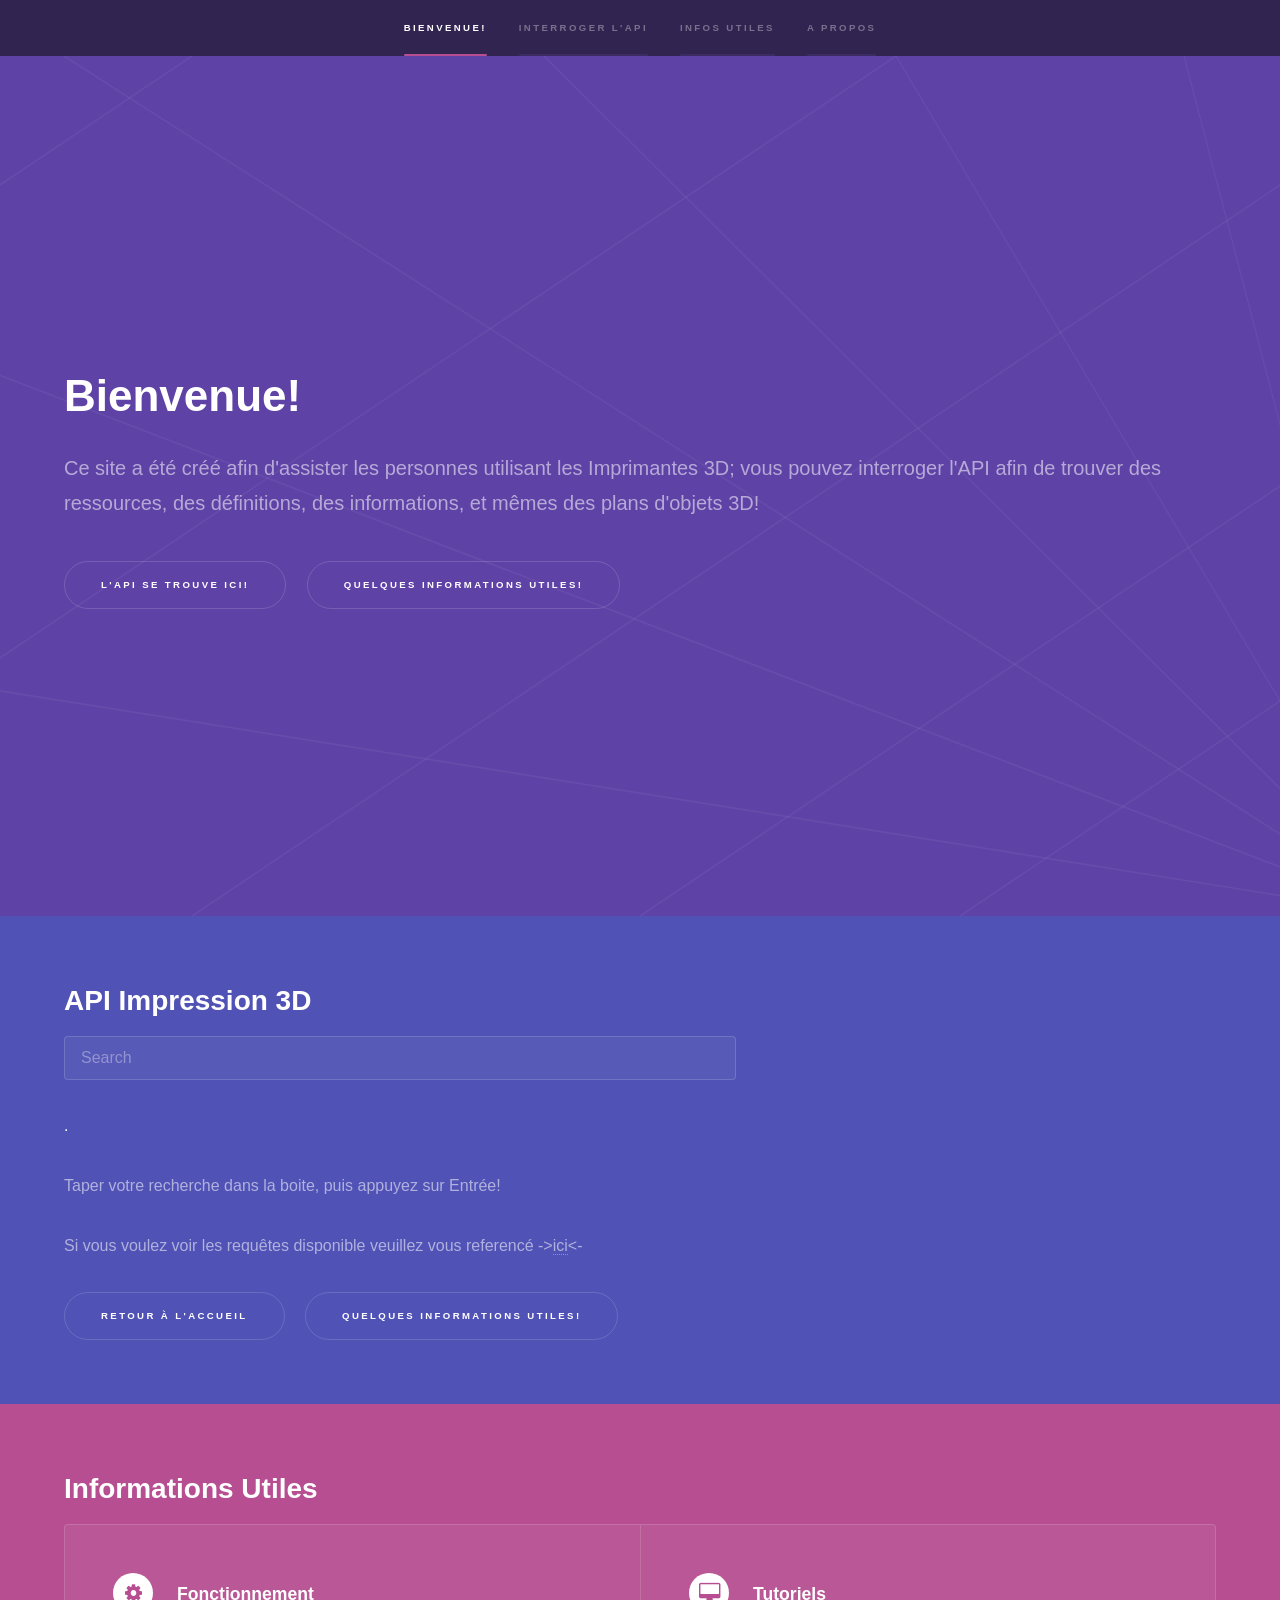
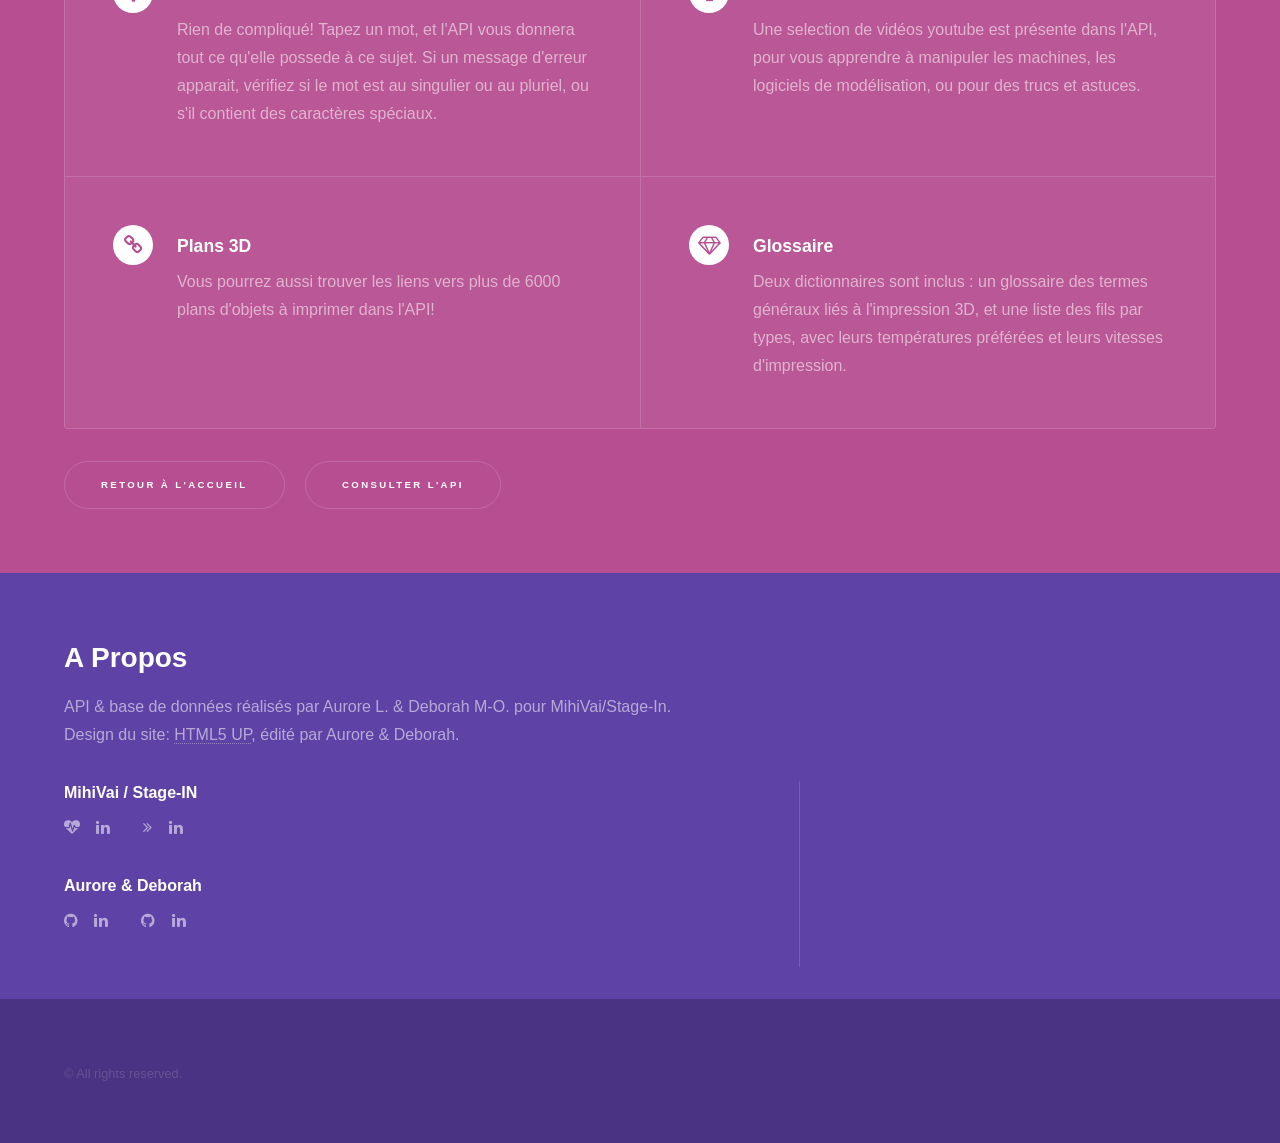
==== commit c40d8aaf: "Lien de la doc ajouter a la page" ====
--- a/index.html
+++ b/index.html
@@ -62,6 +62,7 @@
 											</pre>
 										</div>
 									<p>Taper votre recherche dans la boite, puis appuyez sur Entrée!</p>
+									<p>Si vous voulez voir les requêtes disponible veuillez vous referencé -><a href = 'https://imprimantes3d.herokuapp.com/docs'>ici</a><-
 									<ul class="actions">
 										<li><a href="#intro" class="button scrolly">Retour à l'Accueil</a></li>
 										<li><a href="#two" class="button scrolly">Quelques informations utiles!</a></li>
@@ -161,4 +162,4 @@
 			<script src="assets/js/main.js"></script>
 
 	</body>
-</html>+</html>
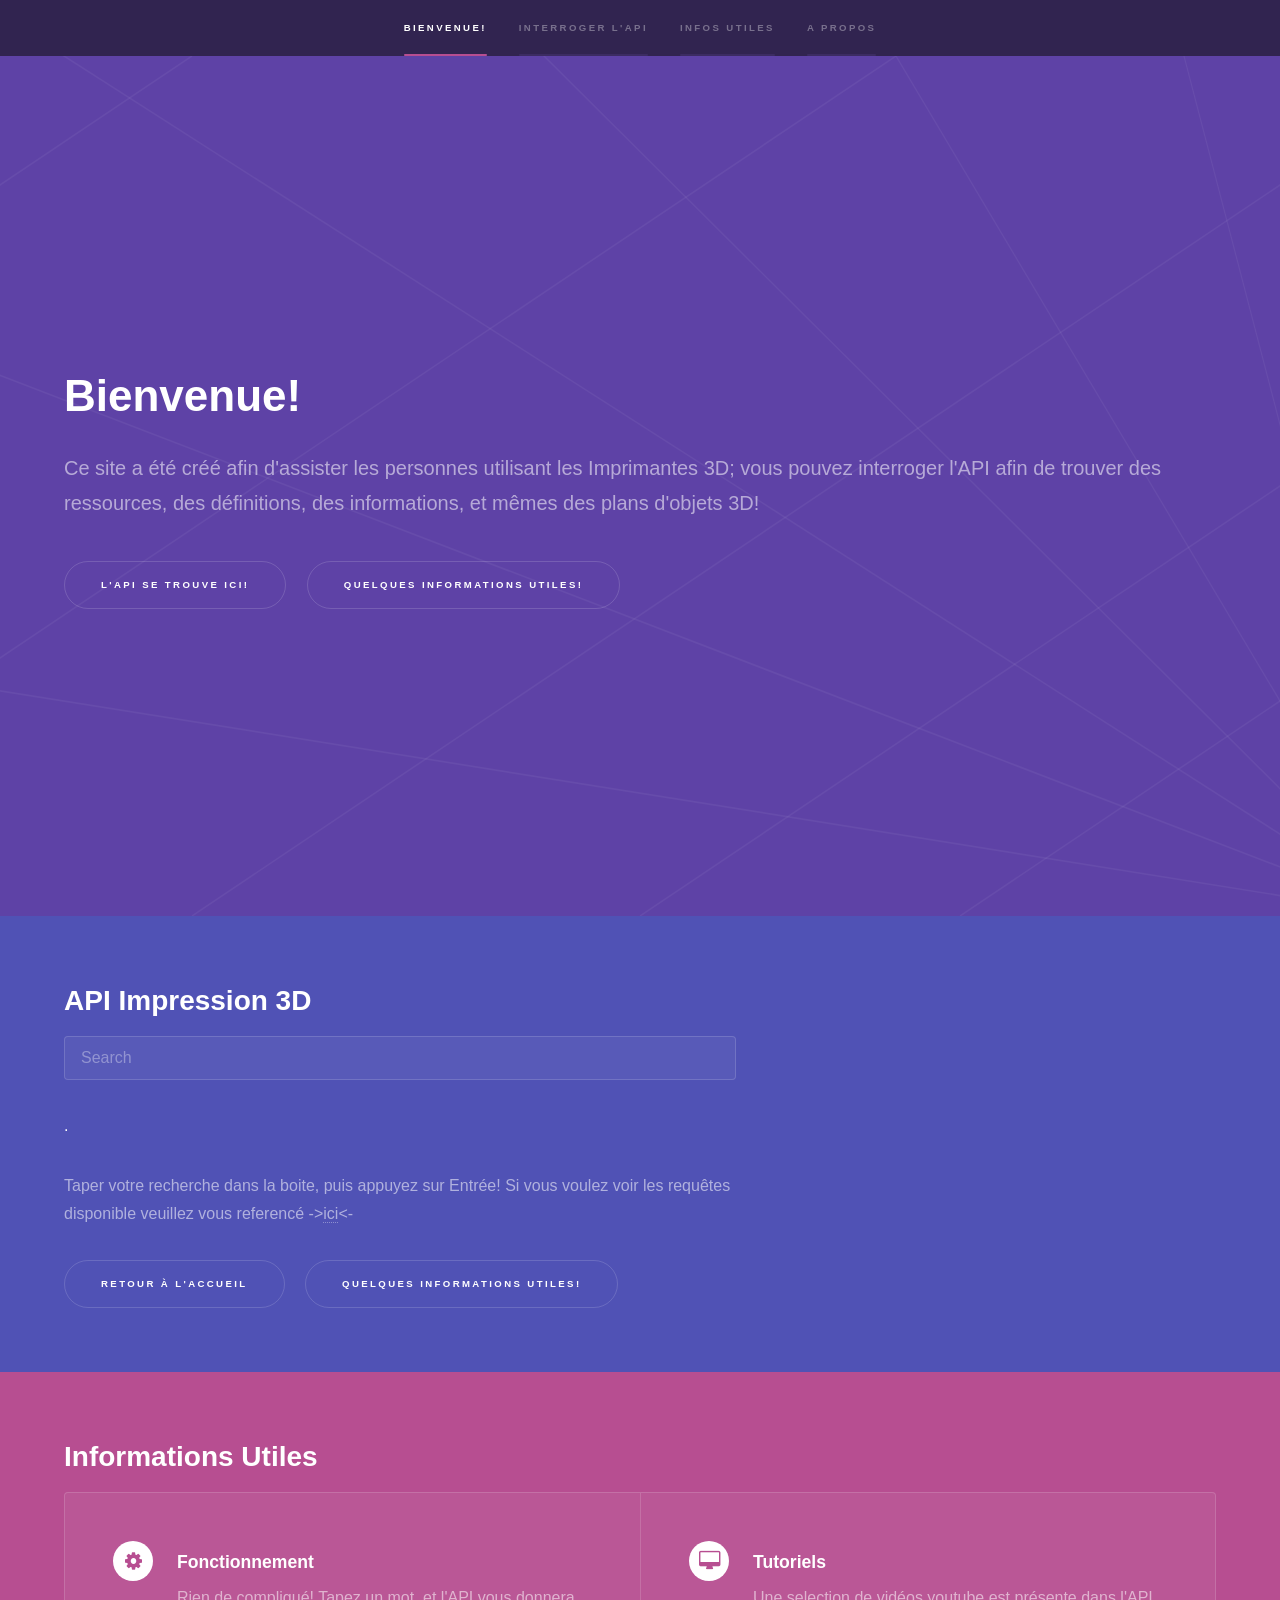
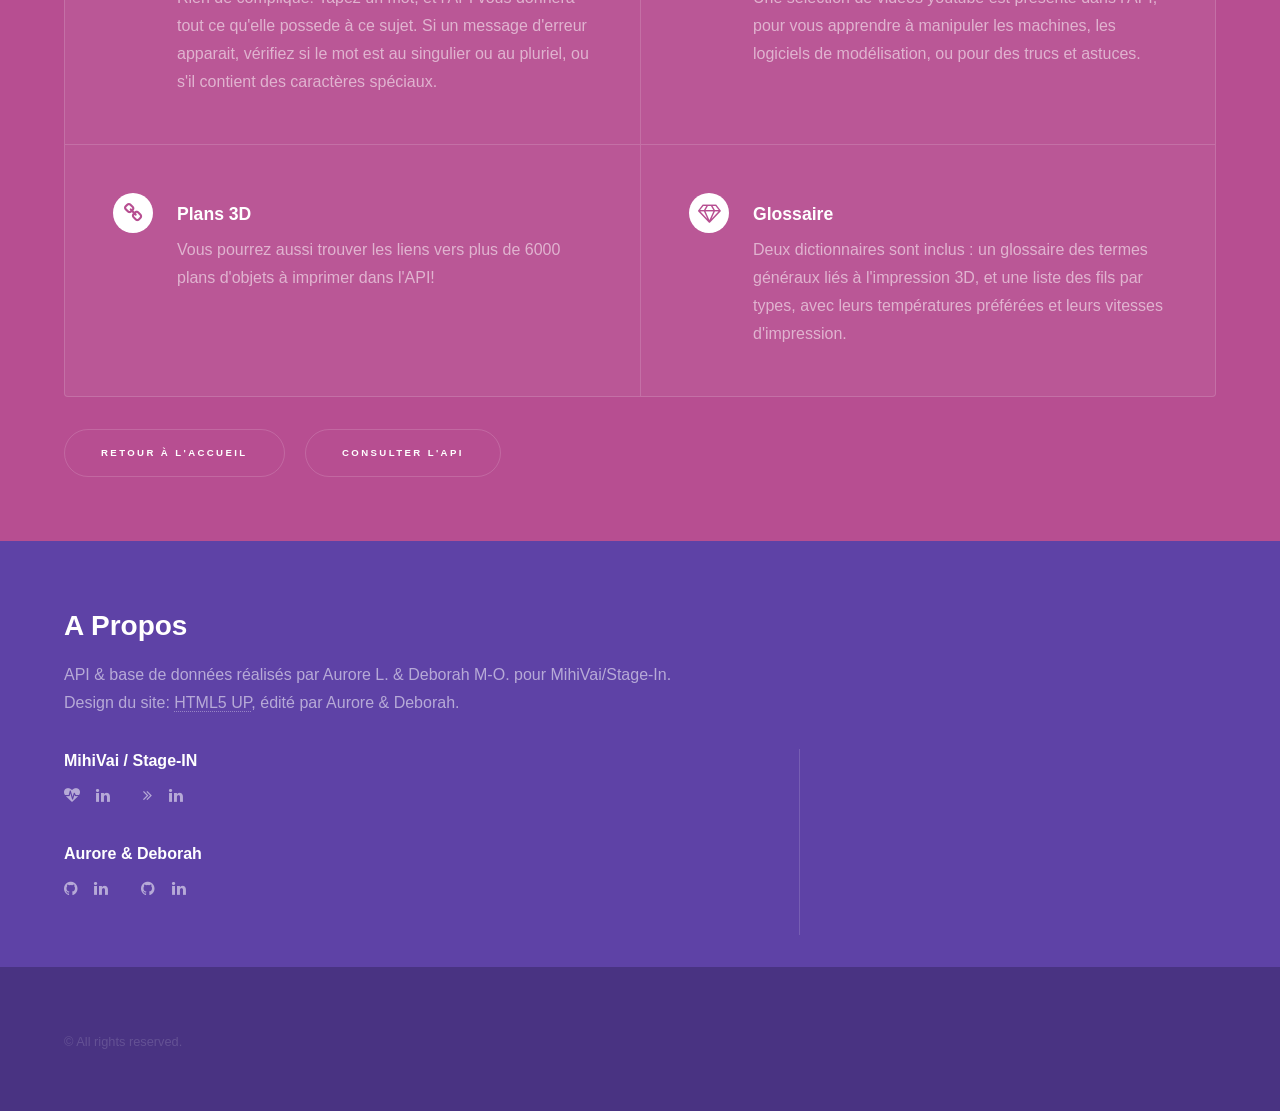
==== commit c425522b: "Update index.html" ====
--- a/index.html
+++ b/index.html
@@ -61,8 +61,12 @@
 												.
 											</pre>
 										</div>
-									<p>Taper votre recherche dans la boite, puis appuyez sur Entrée!</p>
-									<p>Si vous voulez voir les requêtes disponible veuillez vous referencé -><a href = 'https://imprimantes3d.herokuapp.com/docs'>ici</a><-
+									<p>
+										Taper votre recherche dans la boite, puis appuyez sur Entrée! 
+										</n>
+										Si vous voulez voir les requêtes disponible veuillez vous referencé -><a href = 'https://imprimantes3d.herokuapp.com/docs'>ici</a><-
+									</p>
+										
 									<ul class="actions">
 										<li><a href="#intro" class="button scrolly">Retour à l'Accueil</a></li>
 										<li><a href="#two" class="button scrolly">Quelques informations utiles!</a></li>
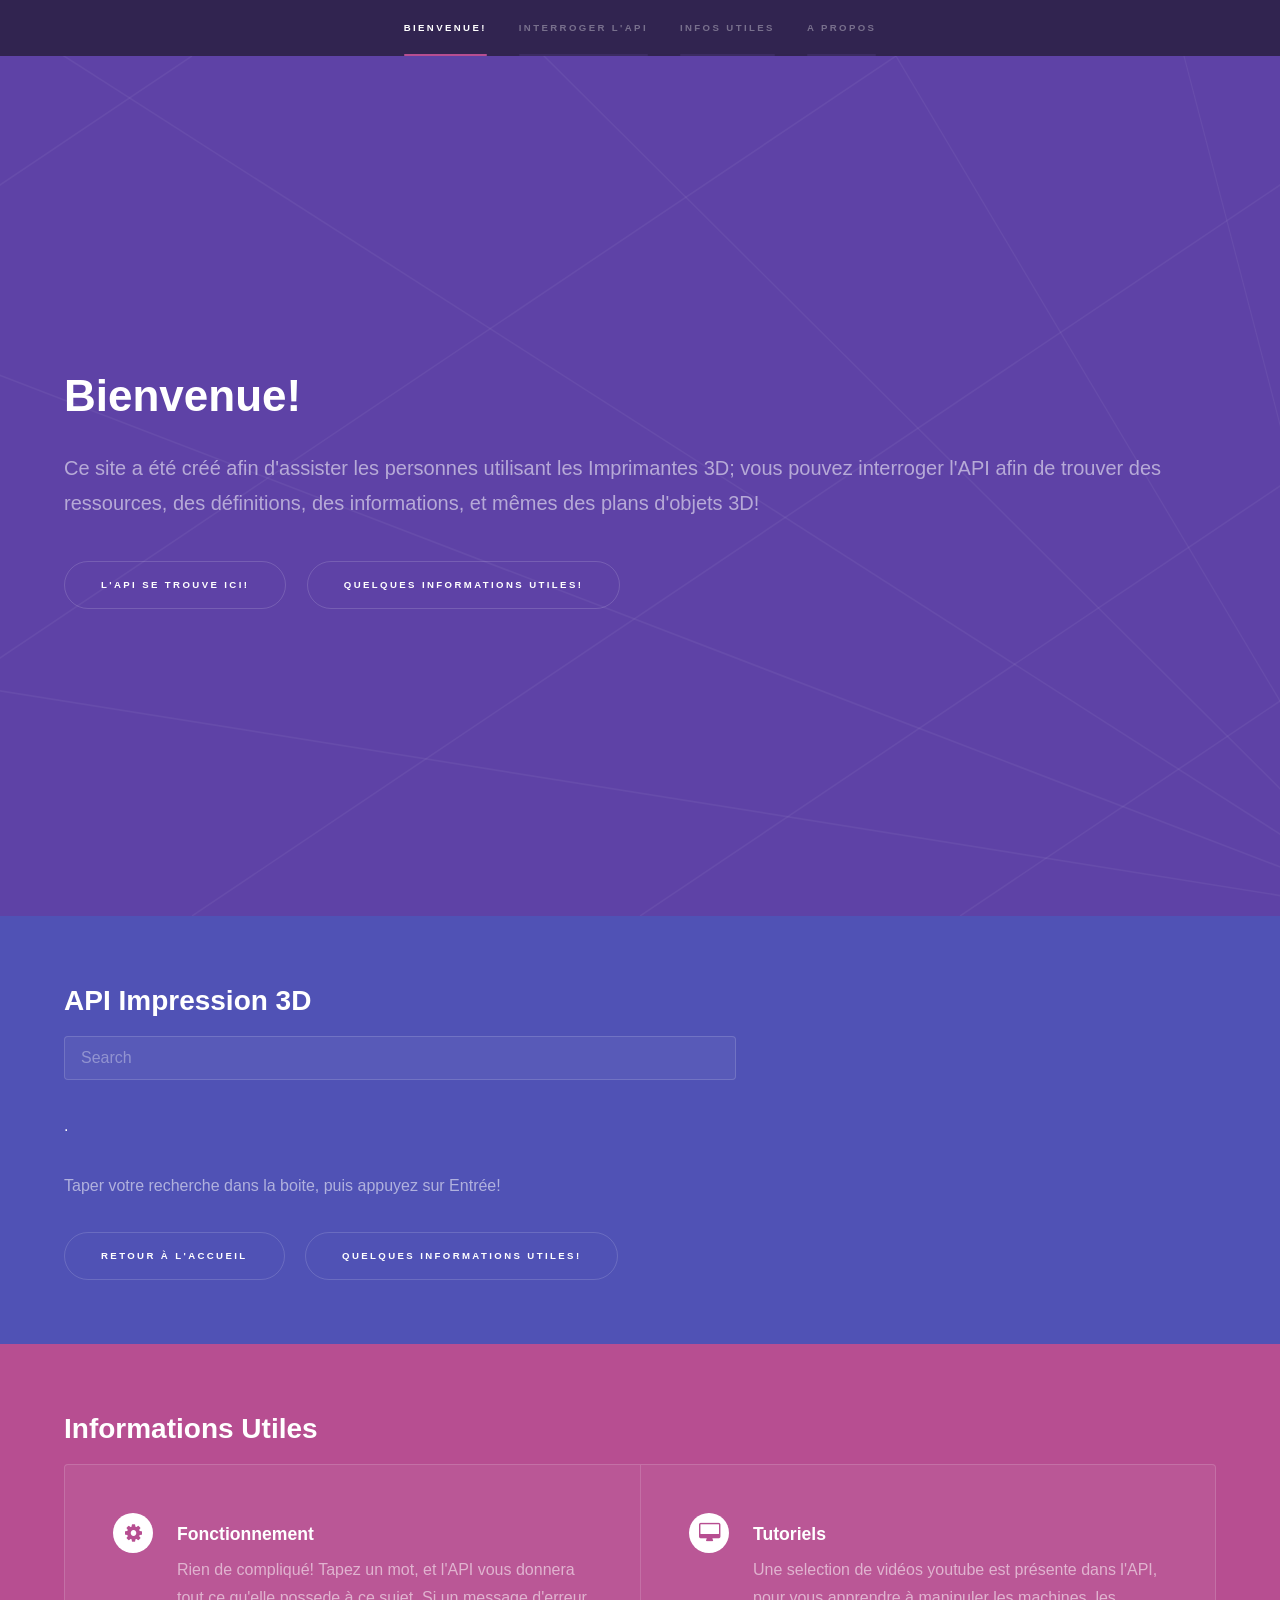
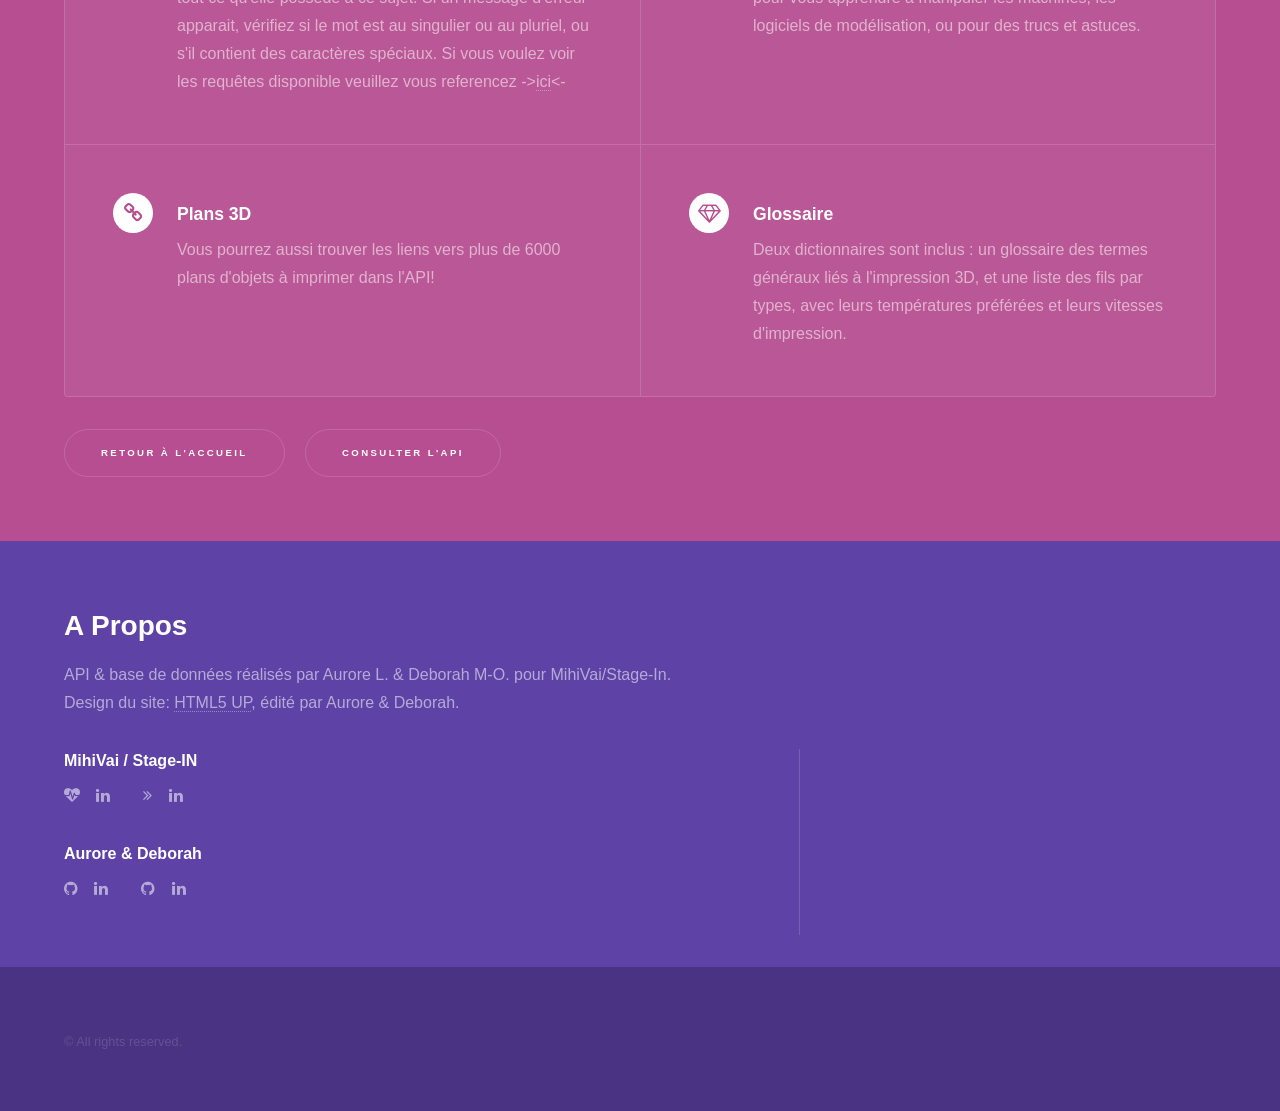
==== commit 3e96a541: "Update index.html" ====
--- a/index.html
+++ b/index.html
@@ -61,11 +61,7 @@
 												.
 											</pre>
 										</div>
-									<p>
-										Taper votre recherche dans la boite, puis appuyez sur Entrée! 
-										</n>
-										Si vous voulez voir les requêtes disponible veuillez vous referencé -><a href = 'https://imprimantes3d.herokuapp.com/docs'>ici</a><-
-									</p>
+									<p>Taper votre recherche dans la boite, puis appuyez sur Entrée!</p>
 										
 									<ul class="actions">
 										<li><a href="#intro" class="button scrolly">Retour à l'Accueil</a></li>
@@ -84,7 +80,9 @@
 								<section>
 									<span class="icon major fa-cog"></span>
 									<h3>Fonctionnement</h3>
-									<p>Rien de compliqué! Tapez un mot, et l'API vous donnera tout ce qu'elle possede à ce sujet. Si un message d'erreur apparait, vérifiez si le mot est au singulier ou au pluriel, ou s'il contient des caractères spéciaux.</p>
+									<p>Rien de compliqué! Tapez un mot, et l'API vous donnera tout ce qu'elle possede à ce sujet. Si un message d'erreur apparait, vérifiez si le mot est au singulier ou au pluriel, ou s'il contient des caractères spéciaux.
+									Si vous voulez voir les requêtes disponible veuillez vous referencez -><a href = 'https://imprimantes3d.herokuapp.com/docs'>ici</a><-
+									</p>
 								</section>
 								<section>
 									<span class="icon major fa-desktop"></span>
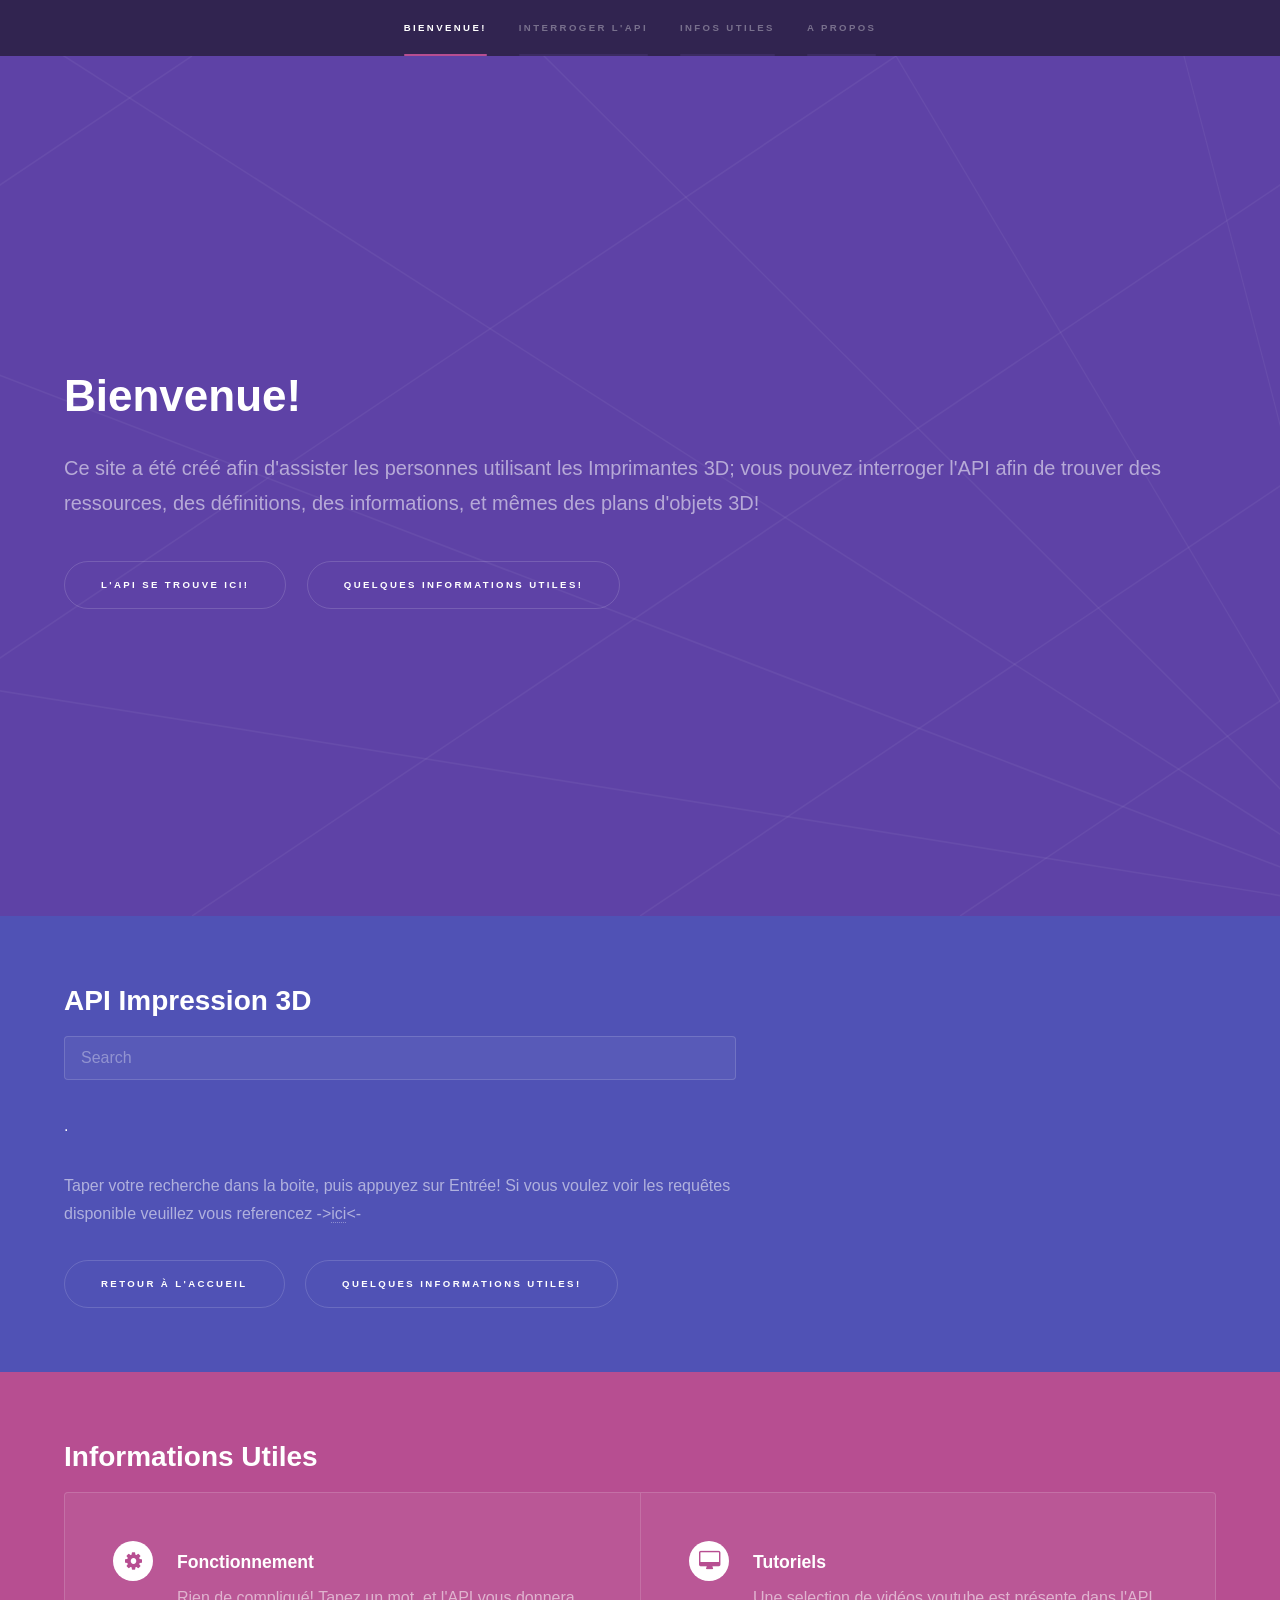
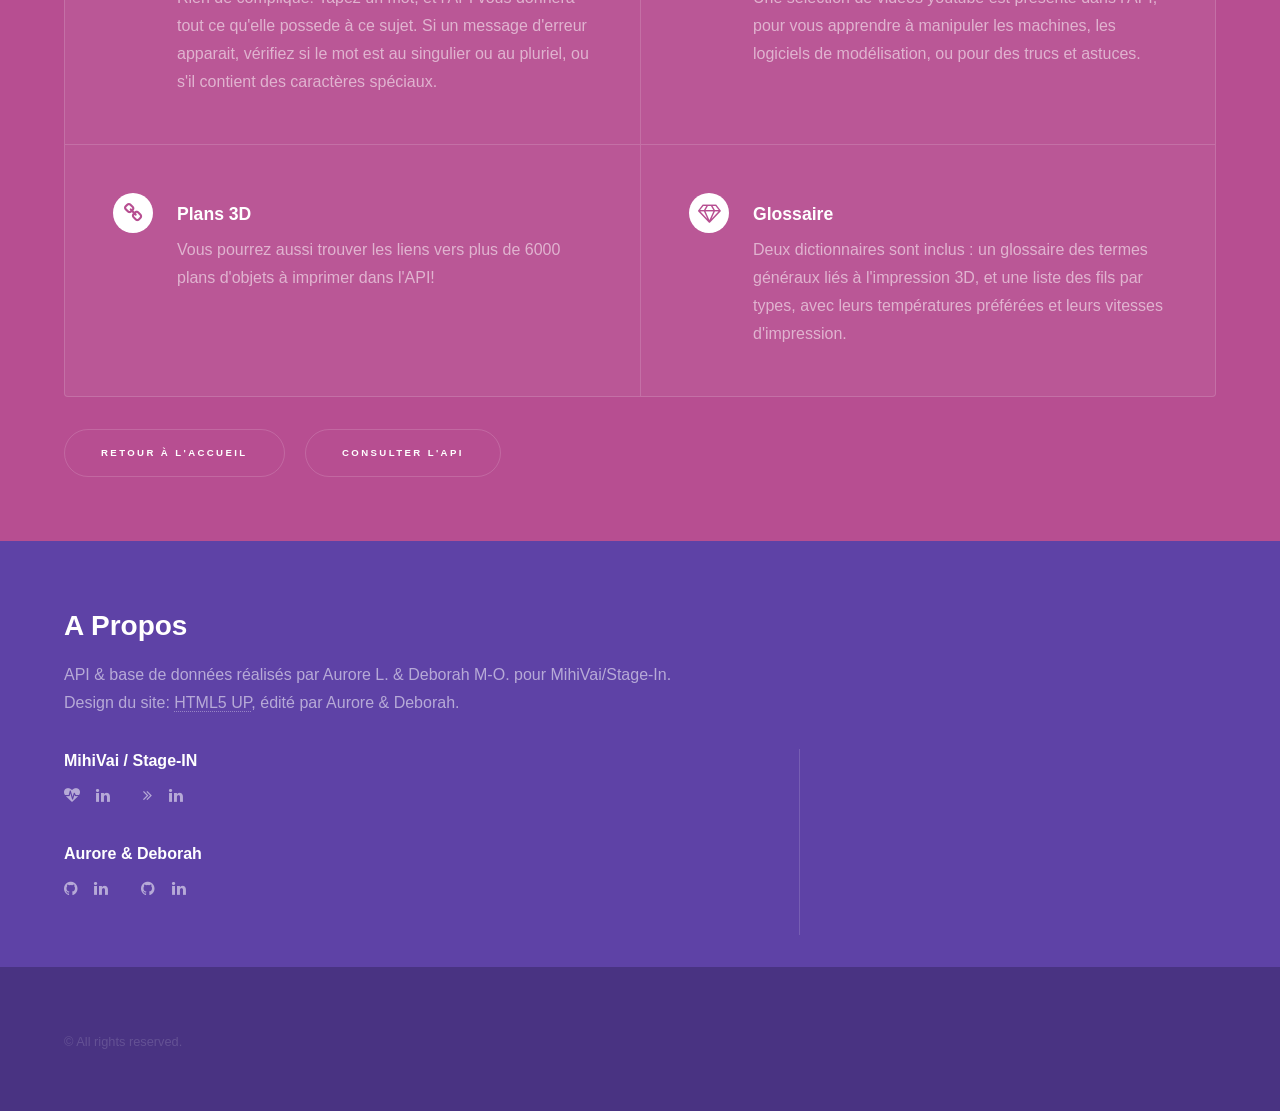
==== commit 7cf326a3: "Update index.html" ====
--- a/index.html
+++ b/index.html
@@ -61,7 +61,9 @@
 												.
 											</pre>
 										</div>
-									<p>Taper votre recherche dans la boite, puis appuyez sur Entrée!</p>
+									<p>Taper votre recherche dans la boite, puis appuyez sur Entrée!
+									Si vous voulez voir les requêtes disponible veuillez vous referencez -><a href = 'https://imprimantes3d.herokuapp.com/docs'>ici</a><-
+									</p>
 										
 									<ul class="actions">
 										<li><a href="#intro" class="button scrolly">Retour à l'Accueil</a></li>
@@ -80,9 +82,7 @@
 								<section>
 									<span class="icon major fa-cog"></span>
 									<h3>Fonctionnement</h3>
-									<p>Rien de compliqué! Tapez un mot, et l'API vous donnera tout ce qu'elle possede à ce sujet. Si un message d'erreur apparait, vérifiez si le mot est au singulier ou au pluriel, ou s'il contient des caractères spéciaux.
-									Si vous voulez voir les requêtes disponible veuillez vous referencez -><a href = 'https://imprimantes3d.herokuapp.com/docs'>ici</a><-
-									</p>
+									<p>Rien de compliqué! Tapez un mot, et l'API vous donnera tout ce qu'elle possede à ce sujet. Si un message d'erreur apparait, vérifiez si le mot est au singulier ou au pluriel, ou s'il contient des caractères spéciaux.</p>
 								</section>
 								<section>
 									<span class="icon major fa-desktop"></span>
